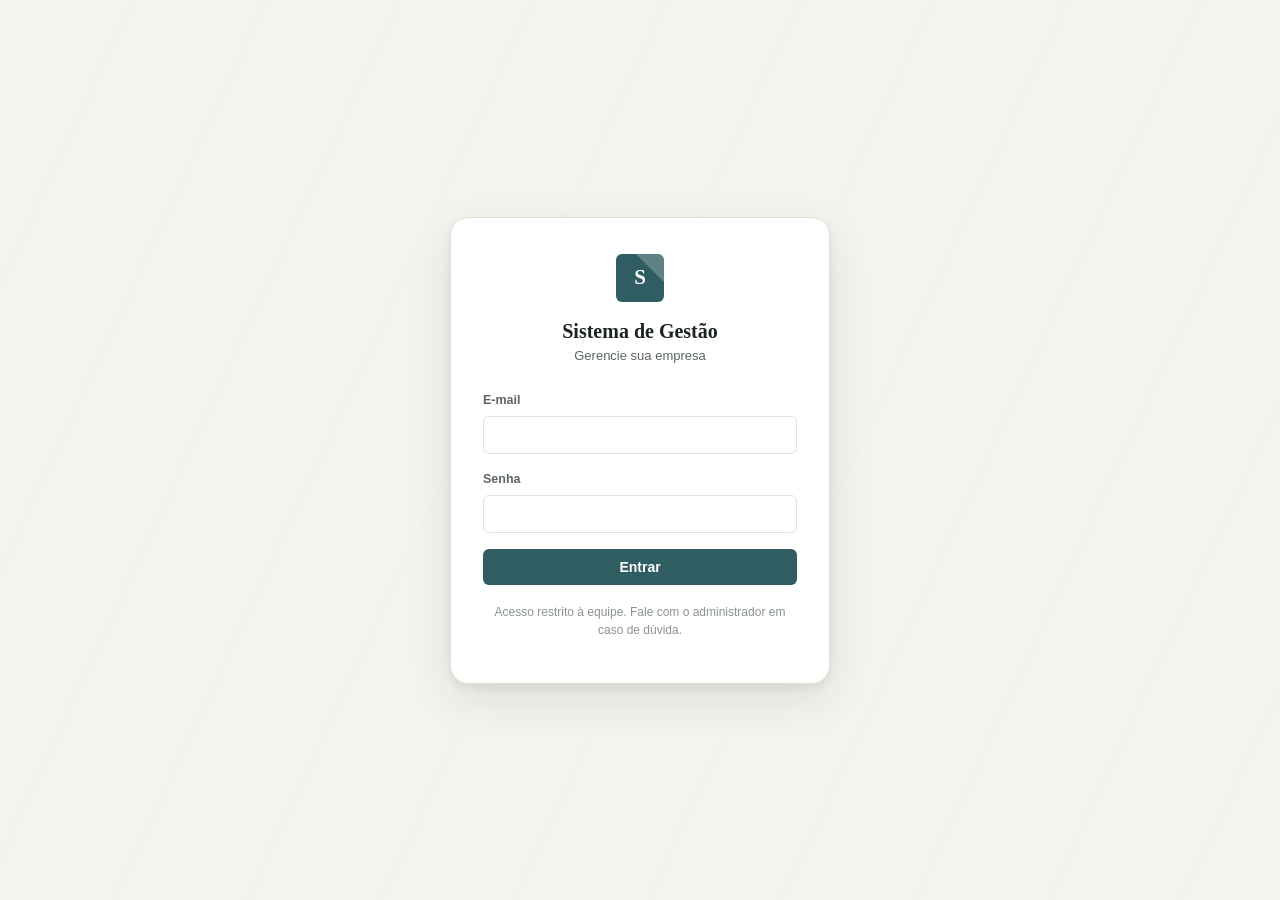
==== src/main/resources/static/catalogs.html @ 9ccdb9ab "feat: tela de cadastro de tipos implementada" ====
<!doctype html>
<html lang="pt-BR">

<head>
    <meta charset="utf-8" />
    <title>Cadastros básicos</title>
    <meta name="viewport" content="width=device-width, initial-scale=1" />

    <link rel="preconnect" href="https://fonts.googleapis.com" />
    <link rel="preconnect" href="https://fonts.gstatic.com" crossorigin />

    <link
            href="https://fonts.googleapis.com/css2?family=Fraunces:wght@500;600&family=Inter:wght@400;500;600&family=IBM+Plex+Mono:wght@500&display=swap"
            rel="stylesheet"
    />

    <link rel="stylesheet" href="css/theme.css" />
    <link rel="stylesheet" href="css/app.css" />
</head>

<body>

<div class="app-shell">

    <!-- SIDEBAR -->
    <aside class="sidebar">

        <div class="brand-lockup">

            <div class="brand-mark">
                <span id="brand-initial">}{</span>
            </div>

            <div>
                <strong id="brand-name">
                    Sistema de Gestão
                </strong>

                <small id="brand-tagline">
                    Gerencie sua empresa
                </small>
            </div>

        </div>


        <ul class="sidebar-nav">

            <li>
                <a href="dashboard.html">
                    Dashboard
                </a>
            </li>

            <li>
                <a href="products.html">
                    Produtos
                </a>
            </li>

            <li>
                <a href="catalogs.html" class="active">
                    Cadastros
                </a>
            </li>

            <li>
        <span
                class="nav-disabled"
                title="Em breve"
        >
          Matérias-primas
        </span>
            </li>

            <li>
        <span
                class="nav-disabled"
                title="Em breve"
        >
          Produção
        </span>
            </li>

            <li>
        <span
                class="nav-disabled"
                title="Em breve"
        >
          Vendas
        </span>
            </li>

            <li>
        <span
                class="nav-disabled"
                title="Em breve"
        >
          Estoque
        </span>
            </li>

        </ul>


        <div class="sidebar-foot">

            <div class="sidebar-user">
                <strong id="user-name">—</strong>
                <span id="user-role">—</span>
            </div>

            <button
                    class="btn btn-ghost btn-small"
                    id="logout-btn"
                    title="Sair"
            >
                Sair
            </button>

        </div>

    </aside>


    <!-- CONTEÚDO -->
    <main class="main">

        <div class="page-head">

            <div>

                <h1>
                    Cadastros básicos
                </h1>

                <p class="page-subtitle">
                    Gerencie as informações usadas por produtos e matérias-primas
                </p>

            </div>

        </div>


        <hr class="fold-divider" />


        <!-- EXPLICAÇÃO -->
        <section class="catalog-intro">

            <strong>
                Como esses cadastros são usados?
            </strong>

            <p>
                Categorias organizam produtos e matérias-primas.
                Unidades de medida definem como o estoque é
                controlado, por exemplo: unidade, metro, rolo ou kg.
            </p>

        </section>


        <!-- GRID -->
        <section class="catalog-grid">


            <!-- ===================================== -->
            <!-- CATEGORIAS -->
            <!-- ===================================== -->

            <article class="card catalog-card">

                <div class="table-toolbar">

                    <div>

                        <h2>
                            Categorias
                        </h2>

                        <p
                                class="muted table-summary"
                                id="categories-summary"
                        >
                            Carregando categorias…
                        </p>

                    </div>


                    <button
                            class="btn btn-primary"
                            id="new-category-btn"
                            type="button"
                    >
                        Nova categoria
                    </button>

                </div>


                <div
                        class="alert alert-danger"
                        id="categories-error"
                        role="alert"
                ></div>


                <div
                        class="alert alert-success"
                        id="categories-success"
                        role="status"
                ></div>


                <div class="table-scroll">

                    <table class="data-table">

                        <thead>

                        <tr>

                            <th>
                                Categoria
                            </th>

                            <th>
                                Criada em
                            </th>

                            <th class="actions-col">
                                Ações
                            </th>

                        </tr>

                        </thead>


                        <tbody id="categories-body">

                        <tr class="empty-row">

                            <td colspan="3">
                                Carregando…
                            </td>

                        </tr>

                        </tbody>

                    </table>

                </div>

            </article>



            <!-- ===================================== -->
            <!-- UNIDADES -->
            <!-- ===================================== -->

            <article class="card catalog-card">

                <div class="table-toolbar">

                    <div>

                        <h2>
                            Unidades de medida
                        </h2>

                        <p
                                class="muted table-summary"
                                id="units-summary"
                        >
                            Carregando unidades…
                        </p>

                    </div>


                    <button
                            class="btn btn-primary"
                            id="new-unit-btn"
                            type="button"
                    >
                        Nova unidade
                    </button>

                </div>


                <div
                        class="alert alert-danger"
                        id="units-error"
                        role="alert"
                ></div>


                <div
                        class="alert alert-success"
                        id="units-success"
                        role="status"
                ></div>


                <p class="catalog-note">
                    No backend atual, unidades podem ser cadastradas
                    e consultadas, mas ainda não podem ser editadas
                    ou removidas.
                </p>


                <div class="table-scroll">

                    <table class="data-table">

                        <thead>

                        <tr>

                            <th>
                                Unidade
                            </th>

                            <th>
                                Abreviação
                            </th>

                        </tr>

                        </thead>


                        <tbody id="units-body">

                        <tr class="empty-row">

                            <td colspan="2">
                                Carregando…
                            </td>

                        </tr>

                        </tbody>

                    </table>

                </div>

            </article>

        </section>

    </main>

</div>



<!-- ================================================= -->
<!-- MODAL DE CATEGORIA -->
<!-- ================================================= -->

<div
        class="modal-backdrop"
        id="category-modal"
        aria-hidden="true"
>

    <div
            class="modal modal-small"
            role="dialog"
            aria-modal="true"
            aria-labelledby="category-modal-title"
    >

        <div class="modal-head">

            <div>

                <h2 id="category-modal-title">
                    Nova categoria
                </h2>

                <p>
                    As categorias são compartilhadas por
                    produtos e matérias-primas.
                </p>

            </div>


            <button
                    class="icon-btn"
                    type="button"
                    id="category-modal-close"
                    aria-label="Fechar"
            >
                ×
            </button>

        </div>


        <div
                class="alert alert-danger"
                id="category-form-error"
                role="alert"
        ></div>


        <form id="category-form">

            <div class="field">

                <label for="category-name">
                    Nome
                </label>

                <input
                        id="category-name"
                        name="name"
                        type="text"
                        required
                        autocomplete="off"
                        placeholder="Ex.: Cama e banho"
                />

            </div>


            <div class="modal-actions">

                <button
                        class="btn btn-ghost"
                        type="button"
                        id="category-form-cancel"
                >
                    Cancelar
                </button>


                <button
                        class="btn btn-primary"
                        type="submit"
                        id="category-form-submit"
                >
                    Cadastrar categoria
                </button>

            </div>

        </form>

    </div>

</div>



<!-- ================================================= -->
<!-- MODAL DE UNIDADE -->
<!-- ================================================= -->

<div
        class="modal-backdrop"
        id="unit-modal"
        aria-hidden="true"
>

    <div
            class="modal modal-small"
            role="dialog"
            aria-modal="true"
            aria-labelledby="unit-modal-title"
    >

        <div class="modal-head">

            <div>

                <h2 id="unit-modal-title">
                    Nova unidade de medida
                </h2>

                <p>
                    Exemplos: unidade (un), metro (m),
                    quilograma (kg) ou rolo (rl).
                </p>

            </div>


            <button
                    class="icon-btn"
                    type="button"
                    id="unit-modal-close"
                    aria-label="Fechar"
            >
                ×
            </button>

        </div>


        <div
                class="alert alert-danger"
                id="unit-form-error"
                role="alert"
        ></div>


        <form id="unit-form">

            <div class="field">

                <label for="unit-name">
                    Nome
                </label>

                <input
                        id="unit-name"
                        name="name"
                        type="text"
                        required
                        autocomplete="off"
                        placeholder="Ex.: Metro"
                />

            </div>


            <div class="field">

                <label for="unit-abbreviation">
                    Abreviação
                </label>

                <input
                        id="unit-abbreviation"
                        name="abbreviation"
                        type="text"
                        maxlength="10"
                        required
                        autocomplete="off"
                        placeholder="Ex.: m"
                />

            </div>


            <div class="modal-actions">

                <button
                        class="btn btn-ghost"
                        type="button"
                        id="unit-form-cancel"
                >
                    Cancelar
                </button>


                <button
                        class="btn btn-primary"
                        type="submit"
                        id="unit-form-submit"
                >
                    Cadastrar unidade
                </button>

            </div>

        </form>

    </div>

</div>


<script src="js/config.js"></script>
<script src="js/api.js"></script>
<script src="js/catalogs.js"></script>

</body>

</html>
---- src/main/resources/static/css/theme.css ----
/*
  theme.css — identidade visual white-label.

  Este é o ÚNICO arquivo que uma nova implantação (novo cliente) deveria
  precisar editar para trocar a marca: cor de destaque, tipografia e
  arredondamento. Nenhuma regra de layout mora aqui — só tokens.
*/

:root {
  /* ---- Identidade (troque por cliente) ---- */
  --color-accent: #2f5d62;
  --color-accent-dark: #234648;
  --color-accent-soft: #e6eeed;

  /* ---- Base neutra (raramente precisa mudar) ---- */
  --color-ink: #1c2321;
  --color-ink-soft: #5b655f;
  --color-ink-faint: #8b9490;
  --color-paper: #f5f3ee;
  --color-surface: #ffffff;
  --color-border: #e3dfd5;

  /* ---- Semântica ---- */
  --color-danger: #b3413d;
  --color-danger-soft: #f8e9e7;
  --color-success: #3f7a5c;
  --color-success-soft: #e7f0ea;
  --color-warning: #9a6b1f;
  --color-warning-soft: #f6ecd9;

  /* ---- Tipografia ---- */
  --font-display: "Fraunces", Georgia, serif;
  --font-body: "Inter", -apple-system, BlinkMacSystemFont, sans-serif;
  --font-mono: "IBM Plex Mono", "SFMono-Regular", monospace;

  /* ---- Forma ---- */
  --radius-sm: 6px;
  --radius-md: 10px;
  --radius-lg: 18px;

  /* ---- Elevação ---- */
  --shadow-card: 0 1px 2px rgba(28, 35, 33, 0.04), 0 8px 24px rgba(28, 35, 33, 0.06);
  --shadow-pop: 0 4px 8px rgba(28, 35, 33, 0.06), 0 16px 40px rgba(28, 35, 33, 0.1);
}
---- src/main/resources/static/css/app.css ----
/* app.css — layout e componentes. Não define cores/fontes cruas: sempre var(--...) de theme.css */

* {
  box-sizing: border-box;
}

html,
body {
  margin: 0;
  padding: 0;
}

body {
  background: var(--color-paper);
  color: var(--color-ink);
  font-family: var(--font-body);
  font-size: 15px;
  line-height: 1.5;
  -webkit-font-smoothing: antialiased;
}

h1,
h2,
h3 {
  font-family: var(--font-display);
  font-weight: 600;
  margin: 0;
  color: var(--color-ink);
}

a {
  color: inherit;
}

:focus-visible {
  outline: 2px solid var(--color-accent);
  outline-offset: 2px;
}

/* ---------------- Marca (logo placeholder, feito só de CSS) ---------------- */

.brand-mark {
  --size: 36px;
  width: var(--size);
  height: var(--size);
  border-radius: var(--radius-sm);
  background: var(--color-accent);
  position: relative;
  overflow: hidden;
  flex-shrink: 0;
  display: flex;
  align-items: center;
  justify-content: center;
}

.brand-mark::before {
  /* a "dobra" — canto de tecido dobrado, o elemento de assinatura do design */
  content: "";
  position: absolute;
  top: 0;
  right: 0;
  width: 60%;
  height: 60%;
  background: rgba(255, 255, 255, 0.22);
  clip-path: polygon(100% 0, 0 0, 100% 100%);
}

.brand-mark span {
  font-family: var(--font-display);
  color: #fff;
  font-size: 16px;
  font-weight: 600;
  z-index: 1;
}

.brand-lockup {
  display: flex;
  align-items: center;
  gap: 12px;
}

.brand-lockup strong {
  font-family: var(--font-display);
  font-size: 17px;
  letter-spacing: -0.01em;
}

.brand-lockup small {
  display: block;
  color: var(--color-ink-faint);
  font-size: 11px;
  letter-spacing: 0.04em;
  text-transform: uppercase;
}

/* ---------------- Divisor "vinco" (elemento de assinatura, uso moderado) ---------------- */

.fold-divider {
  height: 1px;
  border: none;
  margin: 28px 0;
  background: linear-gradient(
    to right,
    transparent,
    var(--color-border) 12%,
    var(--color-border) 88%,
    transparent
  );
  position: relative;
}

.fold-divider::after {
  content: "";
  position: absolute;
  inset: 1px 0 auto 0;
  height: 1px;
  background: linear-gradient(
    to right,
    transparent,
    rgba(255, 255, 255, 0.9) 12%,
    rgba(255, 255, 255, 0.9) 88%,
    transparent
  );
}

/* ---------------- Layout ---------------- */

.app-shell {
  display: flex;
  min-height: 100vh;
}

.sidebar {
  width: 240px;
  flex: 0 0 240px;
  background: var(--color-surface);
  border-right: 1px solid var(--color-border);
  padding: 22px 18px;
  display: flex;
  flex-direction: column;
  gap: 28px;
}

.sidebar-nav {
  list-style: none;
  margin: 0;
  padding: 0;
  display: flex;
  flex-direction: column;
  gap: 2px;
  flex: 1;
}

.sidebar-nav a {
  display: flex;
  align-items: center;
  gap: 10px;
  padding: 9px 12px;
  border-radius: var(--radius-sm);
  text-decoration: none;
  color: var(--color-ink-soft);
  font-size: 14px;
  font-weight: 500;
  transition: background 0.12s ease, color 0.12s ease;
}

.sidebar-nav a:hover {
  background: var(--color-paper);
  color: var(--color-ink);
}

.sidebar-nav a.active {
  background: var(--color-accent-soft);
  color: var(--color-accent-dark);
}

.sidebar-nav .icon {
  width: 16px;
  height: 16px;
  flex-shrink: 0;
}

.sidebar-foot {
  display: flex;
  align-items: center;
  justify-content: space-between;
  gap: 8px;
  padding-top: 14px;
  border-top: 1px solid var(--color-border);
}

.sidebar-user {
  display: flex;
  flex-direction: column;
  min-width: 0;
}

.sidebar-user strong {
  font-size: 13px;
  overflow: hidden;
  text-overflow: ellipsis;
  white-space: nowrap;
}

.sidebar-user span {
  font-size: 11px;
  color: var(--color-ink-faint);
  text-transform: uppercase;
  letter-spacing: 0.04em;
}

.main {
  flex: 1 1 auto;
  min-width: 0;
  padding: 32px 40px 60px;
  max-width: 1180px;
}

.page-head {
  display: flex;
  align-items: baseline;
  justify-content: space-between;
  gap: 16px;
  margin-bottom: 6px;
}

.page-head h1 {
  font-size: 26px;
}

.page-subtitle {
  color: var(--color-ink-soft);
  font-size: 14px;
  margin: 6px 0 0;
}

.page-meta {
  color: var(--color-ink-faint);
  font-size: 12.5px;
  font-family: var(--font-mono);
}

/* ---------------- Cards / estatísticas ---------------- */

.stat-grid {
  display: flex;
  flex-wrap: wrap;
  gap: 14px;
}

.stat-grid .card {
  flex: 1 1 200px;
  min-width: 200px;
}

.card {
  background: var(--color-surface);
  border: 1px solid var(--color-border);
  border-radius: var(--radius-lg);
  box-shadow: var(--shadow-card);
  padding: 20px 22px;
}

.stat-card {
  display: flex;
  flex-direction: column;
  gap: 6px;
}

.stat-card .stat-label {
  font-size: 12px;
  text-transform: uppercase;
  letter-spacing: 0.05em;
  color: var(--color-ink-faint);
  font-weight: 600;
}

.stat-card .stat-value {
  font-family: var(--font-display);
  font-size: 26px;
  font-weight: 600;
  color: var(--color-ink);
  white-space: nowrap;
}

.stat-card .stat-hint {
  font-size: 12.5px;
  color: var(--color-ink-soft);
}

.stat-card .stat-hint.warn {
  color: var(--color-warning);
}

.panel-grid {
  display: flex;
  gap: 16px;
  align-items: flex-start;
  flex-wrap: wrap;
}

.panel-grid > .card {
  flex: 1 1 420px;
  min-width: 0;
}

.panel-title {
  display: flex;
  align-items: center;
  justify-content: space-between;
  margin-bottom: 14px;
}

.panel-title h2 {
  font-size: 16px;
}

.panel-title .muted {
  font-size: 12px;
  color: var(--color-ink-faint);
  font-family: var(--font-mono);
}

/* ---------------- Tabela ---------------- */

table {
  width: 100%;
  border-collapse: collapse;
  font-size: 13.5px;
}

th {
  text-align: left;
  font-size: 11.5px;
  text-transform: uppercase;
  letter-spacing: 0.04em;
  color: var(--color-ink-faint);
  font-weight: 600;
  padding: 0 10px 10px 0;
  border-bottom: 1px solid var(--color-border);
}

td {
  padding: 11px 10px 11px 0;
  border-bottom: 1px solid var(--color-border);
  vertical-align: middle;
}

tr:last-child td {
  border-bottom: none;
}

td.num,
th.num {
  text-align: right;
  font-family: var(--font-mono);
}

.empty-row td {
  color: var(--color-ink-faint);
  font-style: italic;
  padding: 18px 0;
  text-align: center;
}

/* ---------------- Badges ---------------- */

.badge {
  display: inline-flex;
  align-items: center;
  gap: 5px;
  padding: 3px 9px;
  border-radius: 999px;
  font-size: 11.5px;
  font-weight: 600;
}

.badge.low {
  background: var(--color-danger-soft);
  color: var(--color-danger);
}

.badge.ok {
  background: var(--color-success-soft);
  color: var(--color-success);
}

/* ---------------- Botões / formulários ---------------- */

.btn {
  appearance: none;
  border: none;
  cursor: pointer;
  font-family: var(--font-body);
  font-size: 14px;
  font-weight: 600;
  border-radius: var(--radius-sm);
  padding: 10px 16px;
  transition: transform 0.06s ease, box-shadow 0.15s ease, background 0.15s ease;
}

.btn:active {
  transform: translateY(1px);
}

.btn-primary {
  background: var(--color-accent);
  color: #fff;
}

.btn-primary:hover {
  background: var(--color-accent-dark);
}

.btn-ghost {
  background: transparent;
  color: var(--color-ink-soft);
  border: 1px solid var(--color-border);
}

.btn-ghost:hover {
  border-color: var(--color-ink-faint);
  color: var(--color-ink);
}

.btn-block {
  width: 100%;
}

.field {
  display: flex;
  flex-direction: column;
  gap: 6px;
  margin-bottom: 16px;
}

.field label {
  font-size: 12.5px;
  font-weight: 600;
  color: var(--color-ink-soft);
}

.field input,
.field select {
  font-family: var(--font-body);
  font-size: 14.5px;
  padding: 10px 12px;
  border-radius: var(--radius-sm);
  border: 1px solid var(--color-border);
  background: var(--color-surface);
  color: var(--color-ink);
}

.field input:focus,
.field select:focus {
  border-color: var(--color-accent);
}

/* ---------------- Alertas ---------------- */

.alert {
  border-radius: var(--radius-sm);
  padding: 11px 14px;
  font-size: 13.5px;
  margin-bottom: 16px;
  display: none;
}

.alert.show {
  display: block;
}

.alert-danger {
  background: var(--color-danger-soft);
  color: var(--color-danger);
}

/* ---------------- Tela de login ---------------- */

.login-shell {
  min-height: 100vh;
  display: flex;
  align-items: center;
  justify-content: center;
  background: var(--color-paper);
  padding: 24px;
  position: relative;
  overflow: hidden;
}

.login-shell::before {
  /* linha de vinco decorativa de fundo — assinatura visual sutil */
  content: "";
  position: absolute;
  inset: 0;
  background: repeating-linear-gradient(
    115deg,
    transparent,
    transparent 120px,
    rgba(28, 35, 33, 0.02) 120px,
    rgba(28, 35, 33, 0.02) 121px
  );
  pointer-events: none;
}

.login-card {
  width: 100%;
  max-width: 380px;
  background: var(--color-surface);
  border: 1px solid var(--color-border);
  border-radius: var(--radius-lg);
  box-shadow: var(--shadow-pop);
  padding: 36px 32px 32px;
  position: relative;
  z-index: 1;
}

.login-brand {
  display: flex;
  flex-direction: column;
  align-items: center;
  text-align: center;
  gap: 14px;
  margin-bottom: 26px;
}

.login-brand .brand-mark {
  --size: 48px;
}

.login-brand .brand-mark span {
  font-size: 21px;
}

.login-brand h1 {
  font-size: 20px;
}

.login-brand p {
  margin: 0;
  color: var(--color-ink-soft);
  font-size: 13px;
}

.login-foot {
  margin-top: 18px;
  text-align: center;
  font-size: 12px;
  color: var(--color-ink-faint);
}

/* ---------------- Loading / util ---------------- */

.skeleton {
  color: var(--color-ink-faint);
  font-size: 13px;
  font-style: italic;
}

.visually-hidden {
  position: absolute;
  width: 1px;
  height: 1px;
  overflow: hidden;
  clip: rect(0 0 0 0);
}

/* =========================================================
   NAVEGAÇÃO
   ========================================================= */

.sidebar-nav .nav-disabled {
  opacity: 0.45;
  display: flex;
  padding: 9px 12px;
  font-size: 14px;
  color: var(--color-ink-soft);
  cursor: default;
}

.btn-small {
  padding: 7px 10px;
}

.page-head-actions {
  align-items: center;
}

.compact-stats .card {
  flex: 0 1 300px;
}


/* =========================================================
   LISTAGENS
   ========================================================= */

.data-card {
  padding: 0;
  overflow: hidden;
}

.table-toolbar {
  display: flex;
  align-items: center;
  justify-content: space-between;

  gap: 18px;

  padding: 20px 22px;

  border-bottom:
          1px solid var(--color-border);
}

.table-toolbar h2 {
  font-size: 16px;
}

.table-summary {
  margin: 4px 0 0;

  font-size: 12.5px;

  color:
          var(--color-ink-faint);
}


/* =========================================================
   BUSCA
   ========================================================= */

.search-box {
  width: min(320px, 100%);
}

.search-box input {
  width: 100%;

  font-family:
          var(--font-body);

  font-size: 13.5px;

  padding: 9px 12px;

  border:
          1px solid var(--color-border);

  border-radius:
          var(--radius-sm);

  background:
          var(--color-surface);

  color:
          var(--color-ink);
}

.search-box input:focus {
  border-color:
          var(--color-accent);
}


/* =========================================================
   ALERTAS DA TABELA
   ========================================================= */

.data-card > .alert {
  margin: 14px 22px 0;
}

.alert-success {
  background:
          var(--color-success-soft);

  color:
          var(--color-success);
}


/* =========================================================
   TABELA
   ========================================================= */

.table-scroll {
  overflow-x: auto;
}

.data-table th:first-child,
.data-table td:first-child {
  padding-left: 22px;
}

.data-table th:last-child,
.data-table td:last-child {
  padding-right: 22px;
}

.data-table th {
  padding-top: 14px;
}

.table-primary {
  display: block;

  font-size: 13.5px;

  font-weight: 600;

  color:
          var(--color-ink);
}

.table-secondary {
  display: block;

  margin-top: 2px;

  font-size: 11.5px;

  color:
          var(--color-ink-faint);
}


/* =========================================================
   AÇÕES DA TABELA
   ========================================================= */

.actions-col {
  text-align: right;

  white-space: nowrap;
}

.row-actions {
  display: inline-flex;

  align-items: center;

  gap: 4px;
}

.table-action {
  appearance: none;

  border: 0;

  background:
          transparent;

  color:
          var(--color-accent-dark);

  font-family:
          var(--font-body);

  font-size: 12px;

  font-weight: 600;

  cursor: pointer;

  padding: 5px 7px;

  border-radius:
          var(--radius-sm);
}

.table-action:hover {
  background:
          var(--color-accent-soft);
}

.table-action.danger {
  color:
          var(--color-danger);
}

.table-action.danger:hover {
  background:
          var(--color-danger-soft);
}


/* =========================================================
   FORMULÁRIOS
   ========================================================= */

.field-optional {
  font-weight: 400;

  color:
          var(--color-ink-faint);
}

.form-grid {
  display: grid;

  gap: 14px;
}

.form-grid.two-columns {
  grid-template-columns:
    repeat(
      2,
      minmax(0, 1fr)
    );
}


/* =========================================================
   MODAL
   ========================================================= */

.modal-open {
  overflow: hidden;
}

.modal-backdrop {
  position: fixed;

  inset: 0;

  z-index: 100;

  background:
          rgba(
                  28,
                  35,
                  33,
                  0.28
          );

  display: none;

  align-items: center;

  justify-content: center;

  padding: 24px;
}

.modal-backdrop.show {
  display: flex;
}

.modal {
  width:
          min(
                  620px,
                  100%
          );

  max-height:
          calc(
                  100vh - 48px
          );

  overflow-y: auto;

  background:
          var(--color-surface);

  border:
          1px solid var(--color-border);

  border-radius:
          var(--radius-lg);

  box-shadow:
          var(--shadow-pop);

  padding: 24px;
}

.modal-small {
  width:
          min(
                  440px,
                  100%
          );
}

.modal-head {
  display: flex;

  align-items:
          flex-start;

  justify-content:
          space-between;

  gap: 16px;

  margin-bottom:
          20px;
}

.modal-head h2 {
  font-size: 19px;
}

.modal-head p {
  margin:
          5px 0 0;

  color:
          var(--color-ink-soft);

  font-size:
          12.5px;
}


/* =========================================================
   BOTÃO DE FECHAR MODAL
   ========================================================= */

.icon-btn {
  appearance: none;

  border: 0;

  background:
          transparent;

  color:
          var(--color-ink-faint);

  cursor: pointer;

  font-size: 25px;

  line-height: 1;

  padding:
          0 3px 4px;
}

.icon-btn:hover {
  color:
          var(--color-ink);
}


/* =========================================================
   BOTÕES DO MODAL
   ========================================================= */

.modal-actions {
  display: flex;

  justify-content:
          flex-end;

  gap: 8px;

  padding-top: 6px;
}


/* =========================================================
   RESPONSIVIDADE
   ========================================================= */

@media (max-width: 820px) {

  .sidebar {
    width: 200px;
    flex-basis: 200px;
  }

  .main {
    padding:
            28px 24px 48px;
  }

  .table-toolbar,
  .page-head-actions {
    align-items: stretch;
    flex-direction: column;
  }

  .search-box {
    width: 100%;
  }

}


@media (max-width: 640px) {

  .app-shell {
    display: block;
  }


  .sidebar {
    width: 100%;

    min-height: auto;

    border-right: 0;

    border-bottom:
            1px solid var(--color-border);

    gap: 18px;
  }


  .sidebar-nav {
    flex-direction: row;

    overflow-x: auto;
  }


  .sidebar-nav li {
    flex: 0 0 auto;
  }


  .sidebar-foot {
    display: none;
  }


  .main {
    padding:
            24px 16px 40px;
  }


  .form-grid.two-columns {
    grid-template-columns:
      1fr;
  }


  .modal-backdrop {
    padding: 12px;
  }


  .modal {
    padding: 20px;
  }

}

/* =========================================================
   CADASTROS BÁSICOS
   ========================================================= */

.catalog-intro {
  margin-bottom: 22px;

  padding: 16px 18px;

  border:
          1px solid var(--color-border);

  border-radius:
          var(--radius-md);

  background:
          var(--color-accent-soft);
}


.catalog-intro strong {
  display: block;

  margin-bottom: 5px;

  font-size: 13.5px;

  color:
          var(--color-accent-dark);
}


.catalog-intro p {
  margin: 0;

  max-width: 800px;

  color:
          var(--color-ink-soft);

  font-size: 13px;

  line-height: 1.55;
}


/* =========================================================
   GRID DOS CADASTROS
   ========================================================= */

.catalog-grid {
  display: grid;

  grid-template-columns:
    repeat(
      2,
      minmax(0, 1fr)
    );

  gap: 18px;

  align-items: start;
}


.catalog-card {
  padding: 0;

  overflow: hidden;
}


.catalog-card > .alert {
  margin:
          14px
          22px
          0;
}


/* =========================================================
   INFORMAÇÃO SOBRE UNIDADES
   ========================================================= */

.catalog-note {
  margin:
          14px
          22px
          4px;

  padding:
          10px
          12px;

  background:
          var(--color-paper);

  border-radius:
          var(--radius-sm);

  color:
          var(--color-ink-soft);

  font-size:
          11.5px;

  line-height:
          1.5;
}


/* =========================================================
   ABREVIAÇÃO DA UNIDADE
   ========================================================= */

.unit-code {
  display: inline-flex;

  align-items: center;

  justify-content: center;

  min-width: 36px;

  padding:
          4px
          8px;

  border-radius:
          var(--radius-sm);

  background:
          var(--color-paper);

  border:
          1px solid var(--color-border);

  color:
          var(--color-ink-soft);

  font-family:
          var(--font-mono);

  font-size:
          12px;
}


/* =========================================================
   RESPONSIVIDADE
   ========================================================= */

@media (max-width: 1050px) {

  .catalog-grid {
    grid-template-columns:
      1fr;
  }

}
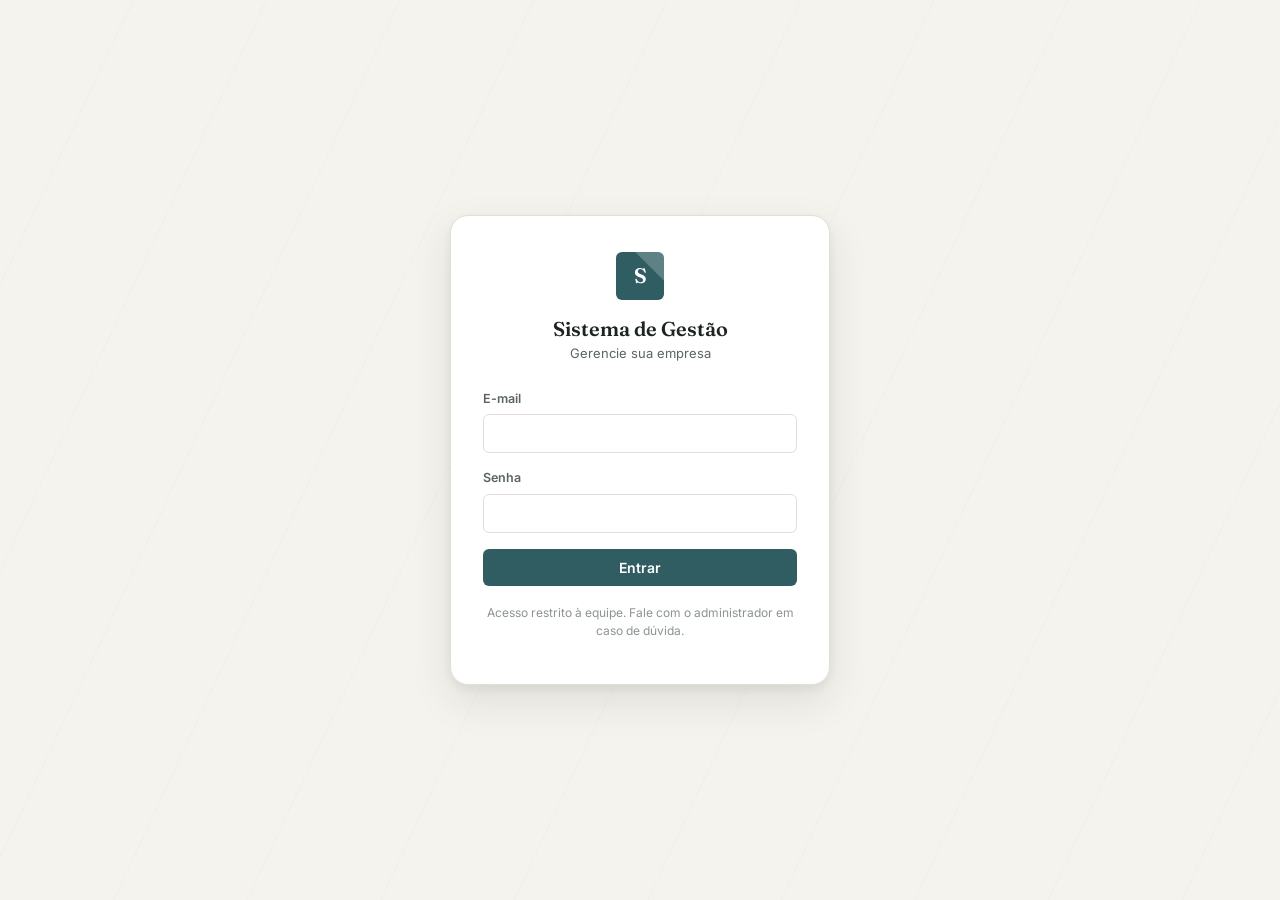
==== commit ff770744: "feat: tela de materia prima implementada" ====
--- a/src/main/resources/static/catalogs.html
+++ b/src/main/resources/static/catalogs.html
@@ -59,45 +59,45 @@
             </li>
 
             <li>
-                <a href="catalogs.html" class="active">
+                <a href="raw-materials.html">
+                    Matérias-primas
+                </a>
+            </li>
+
+            <li>
+    <span
+            class="nav-disabled"
+            title="Em breve"
+    >
+      Produção
+    </span>
+            </li>
+
+            <li>
+    <span
+            class="nav-disabled"
+            title="Em breve"
+    >
+      Vendas
+    </span>
+            </li>
+
+            <li>
+    <span
+            class="nav-disabled"
+            title="Em breve"
+    >
+      Estoque
+    </span>
+            </li>
+
+            <li>
+                <a
+                        href="catalogs.html"
+                        class="active"
+                >
                     Cadastros
                 </a>
-            </li>
-
-            <li>
-        <span
-                class="nav-disabled"
-                title="Em breve"
-        >
-          Matérias-primas
-        </span>
-            </li>
-
-            <li>
-        <span
-                class="nav-disabled"
-                title="Em breve"
-        >
-          Produção
-        </span>
-            </li>
-
-            <li>
-        <span
-                class="nav-disabled"
-                title="Em breve"
-        >
-          Vendas
-        </span>
-            </li>
-
-            <li>
-        <span
-                class="nav-disabled"
-                title="Em breve"
-        >
-          Estoque
-        </span>
             </li>
 
         </ul>
--- a/src/main/resources/static/css/app.css
+++ b/src/main/resources/static/css/app.css
@@ -1212,4 +1212,98 @@
       1fr;
   }
 
+}
+
+/* =========================================================
+   MATÉRIAS-PRIMAS
+   ========================================================= */
+
+.raw-material-info {
+  display: flex;
+  align-items: flex-start;
+
+  gap: 10px;
+
+  margin:
+          14px
+          22px
+          4px;
+
+  padding:
+          11px
+          13px;
+
+  border:
+          1px solid var(--color-border);
+
+  border-radius:
+          var(--radius-sm);
+
+  background:
+          var(--color-paper);
+
+  color:
+          var(--color-ink-soft);
+
+  font-size:
+          12px;
+
+  line-height:
+          1.5;
+}
+
+
+.raw-material-info strong {
+  flex:
+          0
+          0
+          auto;
+
+  color:
+          var(--color-ink);
+
+  font-weight:
+          600;
+}
+
+
+/* Badge intermediária entre normal e crítico */
+
+.badge.warning {
+  background:
+          var(--color-warning-soft);
+
+  color:
+          var(--color-warning);
+}
+
+
+/* Texto auxiliar abaixo de campos */
+
+.field-help {
+  display: block;
+
+  margin-top: 5px;
+
+  color:
+          var(--color-ink-faint);
+
+  font-size:
+          11.5px;
+
+  line-height:
+          1.45;
+}
+
+
+@media (max-width: 640px) {
+
+  .raw-material-info {
+    flex-direction:
+            column;
+
+    gap:
+            4px;
+  }
+
 }
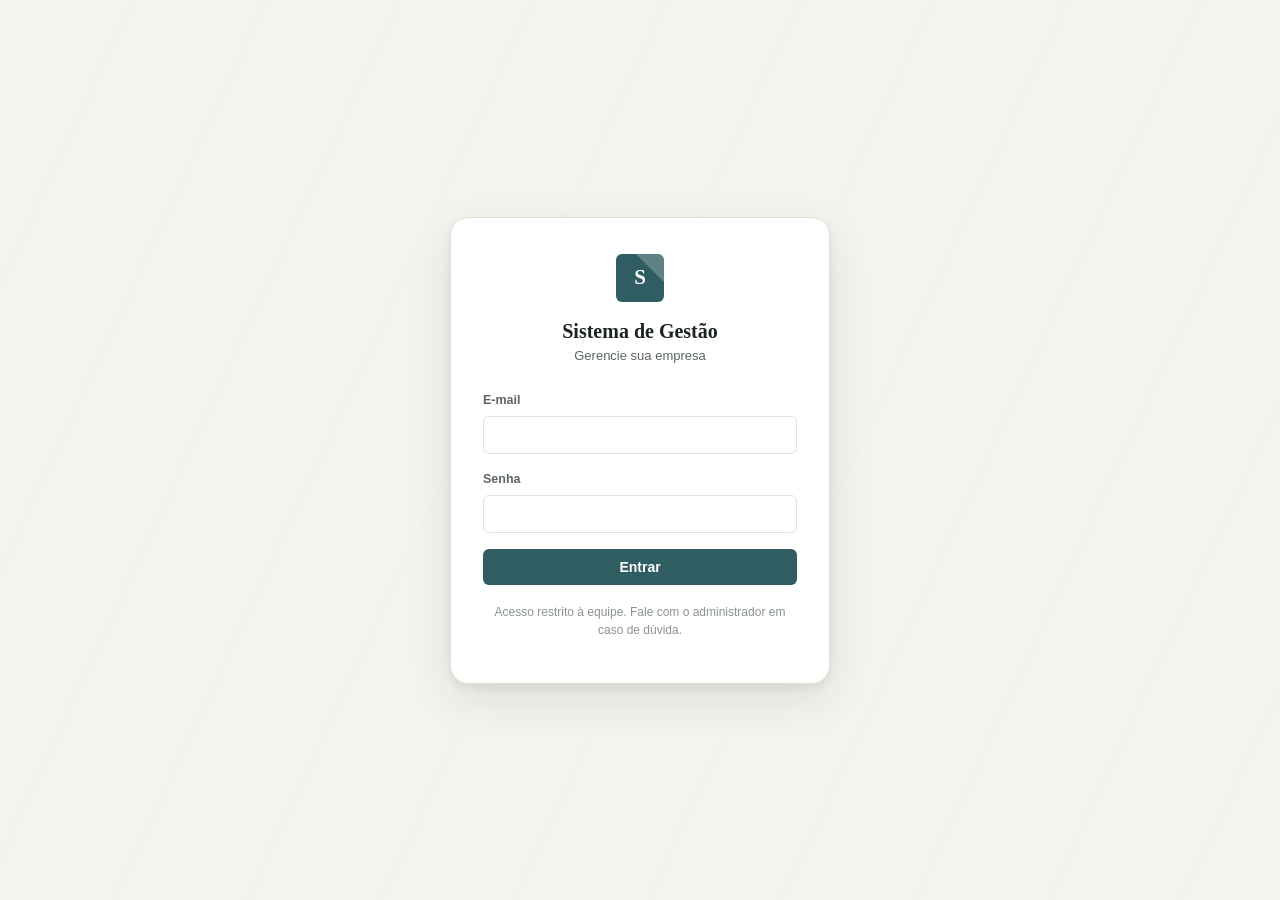
==== commit 6508ae26: "feat: tela estoque implementada" ====
--- a/src/main/resources/static/catalogs.html
+++ b/src/main/resources/static/catalogs.html
@@ -47,7 +47,7 @@
         <ul class="sidebar-nav">
 
             <li>
-                <a href="dashboard.html">
+                <a href="dashboard.html" class="active">
                     Dashboard
                 </a>
             </li>
@@ -65,37 +65,25 @@
             </li>
 
             <li>
-    <span
-            class="nav-disabled"
-            title="Em breve"
-    >
+    <span class="nav-disabled">
       Produção
     </span>
             </li>
 
             <li>
-    <span
-            class="nav-disabled"
-            title="Em breve"
-    >
+    <span class="nav-disabled">
       Vendas
     </span>
             </li>
 
             <li>
-    <span
-            class="nav-disabled"
-            title="Em breve"
-    >
-      Estoque
-    </span>
-            </li>
-
-            <li>
-                <a
-                        href="catalogs.html"
-                        class="active"
-                >
+                <a href="inventory.html">
+                    Estoque
+                </a>
+            </li>
+
+            <li>
+                <a href="catalogs.html">
                     Cadastros
                 </a>
             </li>
--- a/src/main/resources/static/css/app.css
+++ b/src/main/resources/static/css/app.css
@@ -1306,4 +1306,231 @@
             4px;
   }
 
+}
+
+/* =========================================================
+   ESTOQUE
+   ========================================================= */
+
+.inventory-info {
+  display: flex;
+  align-items: flex-start;
+  gap: 10px;
+
+  margin: 14px 22px 4px;
+  padding: 11px 13px;
+
+  border: 1px solid var(--color-border);
+  border-radius: var(--radius-sm);
+
+  background: var(--color-paper);
+
+  color: var(--color-ink-soft);
+
+  font-size: 12px;
+  line-height: 1.5;
+}
+
+
+.inventory-info strong {
+  flex: 0 0 auto;
+  color: var(--color-ink);
+}
+
+
+/* =========================================================
+   FILTROS
+   ========================================================= */
+
+.inventory-toolbar {
+  align-items: flex-end;
+}
+
+
+.inventory-filters {
+  display: flex;
+  align-items: center;
+  gap: 8px;
+
+  flex-wrap: wrap;
+  justify-content: flex-end;
+}
+
+
+.inventory-filters select,
+.inventory-filters input {
+  height: 38px;
+
+  padding: 8px 10px;
+
+  border: 1px solid var(--color-border);
+  border-radius: var(--radius-sm);
+
+  background: var(--color-surface);
+  color: var(--color-ink);
+
+  font-family: var(--font-body);
+  font-size: 12.5px;
+}
+
+
+.inventory-filters input {
+  width: 210px;
+}
+
+
+.inventory-filters select:focus,
+.inventory-filters input:focus {
+  border-color: var(--color-accent);
+}
+
+
+/* =========================================================
+   BADGE NEUTRA
+   ========================================================= */
+
+.badge.neutral {
+  background: var(--color-paper);
+  color: var(--color-ink-soft);
+
+  border: 1px solid var(--color-border);
+}
+
+
+/* =========================================================
+   MOVIMENTAÇÃO
+   ========================================================= */
+
+.movement-date {
+  white-space: nowrap;
+
+  color: var(--color-ink-soft);
+
+  font-family: var(--font-mono);
+  font-size: 11.5px;
+}
+
+
+.movement-value.entry {
+  color: var(--color-success);
+}
+
+
+.movement-value.exit {
+  color: var(--color-danger);
+}
+
+
+.movement-reason {
+  max-width: 260px;
+
+  color: var(--color-ink-soft);
+}
+
+
+/* =========================================================
+   PREVIEW DO ESTOQUE NO MODAL
+   ========================================================= */
+
+.stock-preview {
+  display: grid;
+
+  grid-template-columns:
+    repeat(
+      2,
+      minmax(0, 1fr)
+    );
+
+  gap: 12px;
+
+  margin-bottom: 18px;
+
+  padding: 14px;
+
+  border: 1px solid var(--color-border);
+  border-radius: var(--radius-md);
+
+  background: var(--color-paper);
+}
+
+
+.stock-preview[hidden] {
+  display: none;
+}
+
+
+.stock-preview > div {
+  display: flex;
+  flex-direction: column;
+  gap: 3px;
+}
+
+
+.stock-preview-label {
+  color: var(--color-ink-faint);
+
+  font-size: 11px;
+
+  text-transform: uppercase;
+  letter-spacing: 0.04em;
+}
+
+
+.stock-preview strong {
+  font-family: var(--font-mono);
+
+  font-size: 15px;
+
+  color: var(--color-ink);
+}
+
+
+/* =========================================================
+   RESPONSIVIDADE
+   ========================================================= */
+
+@media (max-width: 900px) {
+
+  .inventory-toolbar {
+    align-items: stretch;
+  }
+
+
+  .inventory-filters {
+    justify-content: flex-start;
+  }
+
+
+  .inventory-filters input {
+    flex: 1 1 200px;
+  }
+
+}
+
+
+@media (max-width: 640px) {
+
+  .inventory-info {
+    flex-direction: column;
+    gap: 4px;
+  }
+
+
+  .inventory-filters {
+    display: grid;
+    grid-template-columns: 1fr;
+    width: 100%;
+  }
+
+
+  .inventory-filters input,
+  .inventory-filters select {
+    width: 100%;
+  }
+
+
+  .stock-preview {
+    grid-template-columns: 1fr;
+  }
+
 }
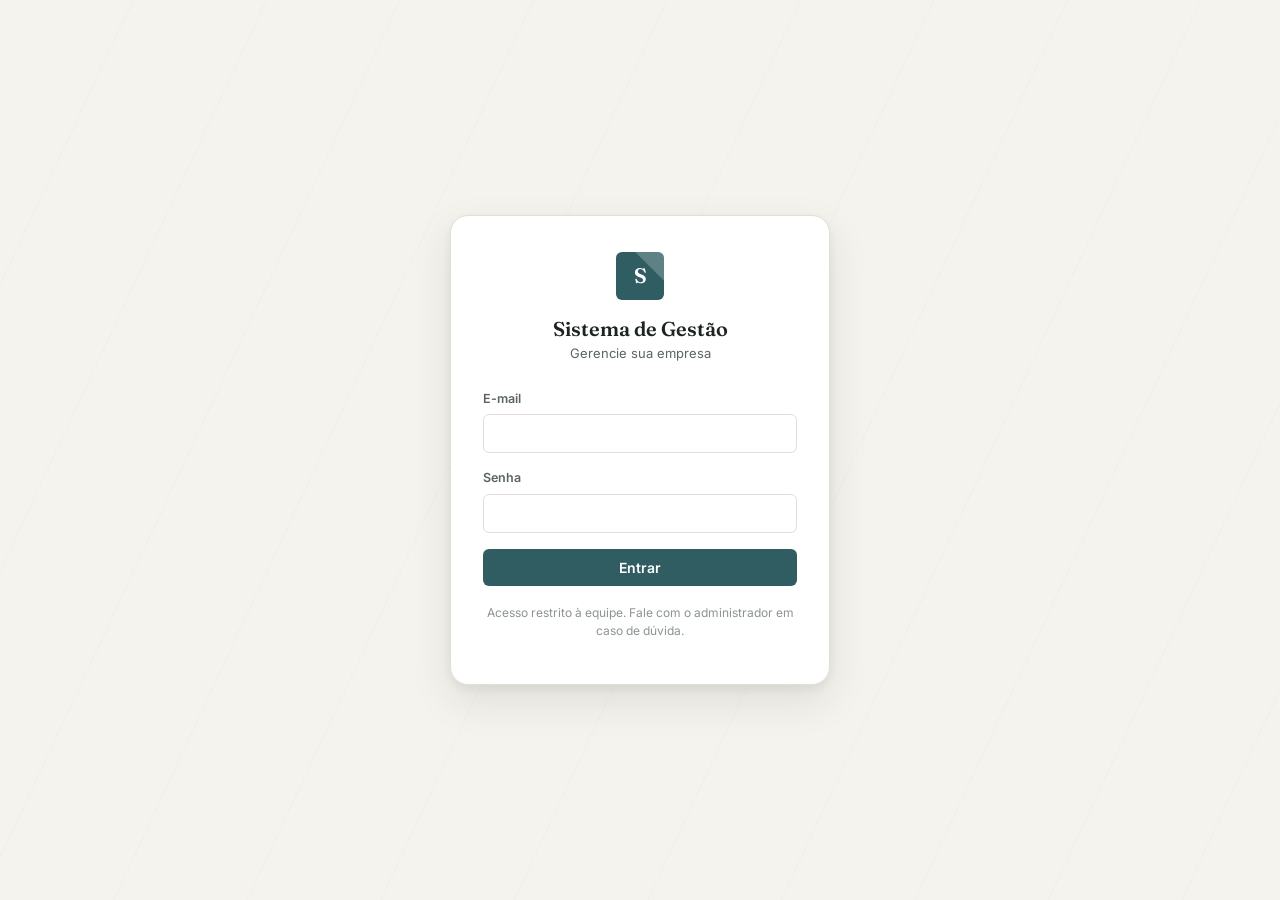
==== commit b24f2691: "feat: tela vendas implementada" ====
--- a/src/main/resources/static/catalogs.html
+++ b/src/main/resources/static/catalogs.html
@@ -47,7 +47,7 @@
         <ul class="sidebar-nav">
 
             <li>
-                <a href="dashboard.html" class="active">
+                <a href="dashboard.html">
                     Dashboard
                 </a>
             </li>
@@ -65,15 +65,15 @@
             </li>
 
             <li>
-    <span class="nav-disabled">
-      Produção
-    </span>
-            </li>
-
-            <li>
-    <span class="nav-disabled">
-      Vendas
-    </span>
+                <a href="production.html">
+                    Produção
+                </a>
+            </li>
+
+            <li>
+                <a href="sales.html">
+                    Vendas
+                </a>
             </li>
 
             <li>
--- a/src/main/resources/static/css/app.css
+++ b/src/main/resources/static/css/app.css
@@ -1533,4 +1533,812 @@
     grid-template-columns: 1fr;
   }
 
+}
+
+/* =========================================================
+   PRODUÇÃO
+   ========================================================= */
+
+.production-info {
+  display: flex;
+  align-items: flex-start;
+  gap: 10px;
+
+  margin: 14px 22px 4px;
+  padding: 11px 13px;
+
+  border: 1px solid var(--color-border);
+  border-radius: var(--radius-sm);
+
+  background: var(--color-paper);
+
+  color: var(--color-ink-soft);
+
+  font-size: 12px;
+  line-height: 1.5;
+}
+
+
+.production-info strong {
+  flex: 0 0 auto;
+
+  color: var(--color-ink);
+}
+
+
+/* =========================================================
+   MODAL DE PRODUÇÃO
+   ========================================================= */
+
+.production-modal {
+  width: min(760px, 100%);
+}
+
+
+.production-product-preview {
+  display: grid;
+
+  grid-template-columns:
+    repeat(
+      2,
+      minmax(0, 1fr)
+    );
+
+  gap: 12px;
+
+  margin-bottom: 18px;
+
+  padding: 14px;
+
+  border: 1px solid var(--color-border);
+
+  border-radius: var(--radius-md);
+
+  background: var(--color-paper);
+}
+
+
+.production-product-preview[hidden] {
+  display: none;
+}
+
+
+.production-product-preview > div {
+  display: flex;
+  flex-direction: column;
+  gap: 3px;
+}
+
+
+.production-product-preview strong {
+  font-family: var(--font-mono);
+
+  color: var(--color-ink);
+}
+
+
+.production-divider {
+  border: 0;
+
+  border-top:
+          1px solid var(--color-border);
+
+  margin: 23px 0;
+}
+
+
+/* =========================================================
+   MATÉRIAS-PRIMAS DA PRODUÇÃO
+   ========================================================= */
+
+.production-materials-head {
+  display: flex;
+
+  align-items: flex-start;
+
+  justify-content: space-between;
+
+  gap: 15px;
+
+  margin-bottom: 14px;
+}
+
+
+.production-materials-head h3 {
+  margin: 0;
+
+  font-family: var(--font-display);
+
+  font-size: 16px;
+
+  color: var(--color-ink);
+}
+
+
+.production-materials-head p {
+  margin: 4px 0 0;
+
+  color: var(--color-ink-soft);
+
+  font-size: 12px;
+}
+
+
+.production-materials-list {
+  display: flex;
+
+  flex-direction: column;
+
+  gap: 10px;
+}
+
+
+.production-material-row {
+  display: grid;
+
+  grid-template-columns:
+    minmax(220px, 1.5fr)
+    minmax(130px, 0.65fr)
+    minmax(130px, 0.65fr)
+    34px;
+
+  align-items: end;
+
+  gap: 10px;
+
+  padding: 13px;
+
+  border:
+          1px solid var(--color-border);
+
+  border-radius:
+          var(--radius-md);
+
+  background:
+          var(--color-paper);
+}
+
+
+.production-material-field {
+  margin-bottom: 0;
+}
+
+
+.production-material-stock {
+  display: flex;
+
+  flex-direction: column;
+
+  justify-content: center;
+
+  min-height: 42px;
+
+  padding-bottom: 2px;
+}
+
+
+.production-material-stock span {
+  margin-bottom: 4px;
+
+  color: var(--color-ink-faint);
+
+  font-size: 10.5px;
+
+  text-transform: uppercase;
+
+  letter-spacing: 0.04em;
+}
+
+
+.production-material-stock strong {
+  font-family: var(--font-mono);
+
+  font-size: 12.5px;
+
+  color: var(--color-ink);
+}
+
+
+/* =========================================================
+   REMOVER INSUMO
+   ========================================================= */
+
+.production-remove-material {
+  appearance: none;
+
+  width: 34px;
+  height: 38px;
+
+  border: 0;
+
+  border-radius:
+          var(--radius-sm);
+
+  background:
+          transparent;
+
+  color:
+          var(--color-danger);
+
+  cursor: pointer;
+
+  font-size: 22px;
+
+  line-height: 1;
+}
+
+
+.production-remove-material:hover {
+  background:
+          var(--color-danger-soft);
+}
+
+
+/* =========================================================
+   AVISO DE TRANSAÇÃO
+   ========================================================= */
+
+.production-atomic-warning {
+  margin-top: 16px;
+
+  padding: 11px 13px;
+
+  border:
+          1px solid var(--color-border);
+
+  border-radius:
+          var(--radius-sm);
+
+  background:
+          var(--color-warning-soft);
+
+  color:
+          var(--color-warning);
+
+  font-size: 11.5px;
+
+  line-height: 1.5;
+}
+
+
+/* =========================================================
+   DETALHES DA PRODUÇÃO
+   ========================================================= */
+
+.production-details-grid {
+  display: grid;
+
+  grid-template-columns:
+    repeat(
+      2,
+      minmax(0, 1fr)
+    );
+
+  gap: 10px;
+
+  margin-bottom: 24px;
+}
+
+
+.production-detail {
+  display: flex;
+
+  flex-direction: column;
+
+  gap: 4px;
+
+  padding: 13px;
+
+  border:
+          1px solid var(--color-border);
+
+  border-radius:
+          var(--radius-md);
+
+  background:
+          var(--color-paper);
+}
+
+
+.production-detail span {
+  color:
+          var(--color-ink-faint);
+
+  font-size: 10.5px;
+
+  text-transform: uppercase;
+
+  letter-spacing: 0.04em;
+}
+
+
+.production-detail strong {
+  color:
+          var(--color-ink);
+
+  font-size: 13.5px;
+}
+
+
+.production-details-materials h3 {
+  margin-bottom: 10px;
+
+  font-family:
+          var(--font-display);
+
+  font-size: 16px;
+}
+
+
+/* =========================================================
+   RESPONSIVIDADE
+   ========================================================= */
+
+@media (max-width: 720px) {
+
+  .production-material-row {
+    grid-template-columns:
+      1fr;
+  }
+
+
+  .production-remove-material {
+    width: 100%;
+  }
+
+
+  .production-materials-head {
+    flex-direction: column;
+  }
+
+
+  .production-details-grid {
+    grid-template-columns:
+      1fr;
+  }
+
+
+  .production-product-preview {
+    grid-template-columns:
+      1fr;
+  }
+
+
+  .production-info {
+    flex-direction: column;
+
+    gap: 4px;
+  }
+
+}
+
+/* =========================================================
+   VENDAS
+   ========================================================= */
+
+.sales-info {
+  display: flex;
+  align-items: flex-start;
+  gap: 10px;
+
+  margin: 14px 22px 4px;
+  padding: 11px 13px;
+
+  border: 1px solid var(--color-border);
+  border-radius: var(--radius-sm);
+
+  background: var(--color-paper);
+
+  color: var(--color-ink-soft);
+
+  font-size: 12px;
+  line-height: 1.5;
+}
+
+
+.sales-info strong {
+  flex: 0 0 auto;
+
+  color: var(--color-ink);
+}
+
+
+.stat-value-money {
+  font-size: 24px;
+}
+
+
+/* =========================================================
+   MODAL DE VENDA
+   ========================================================= */
+
+.sale-modal {
+  width: min(850px, 100%);
+}
+
+
+/* =========================================================
+   CABEÇALHO DOS PRODUTOS
+   ========================================================= */
+
+.sale-items-head {
+  display: flex;
+
+  justify-content: space-between;
+  align-items: flex-start;
+
+  gap: 15px;
+
+  margin-bottom: 14px;
+}
+
+
+.sale-items-head h3 {
+  margin: 0;
+
+  font-family: var(--font-display);
+
+  color: var(--color-ink);
+
+  font-size: 16px;
+}
+
+
+.sale-items-head p {
+  margin: 4px 0 0;
+
+  color: var(--color-ink-soft);
+
+  font-size: 12px;
+}
+
+
+/* =========================================================
+   PRODUTOS DA VENDA
+   ========================================================= */
+
+.sale-items-list {
+  display: flex;
+  flex-direction: column;
+
+  gap: 10px;
+}
+
+
+.sale-item-row {
+  display: grid;
+
+  grid-template-columns:
+    minmax(210px, 1.7fr)
+    minmax(100px, 0.6fr)
+    minmax(120px, 0.7fr)
+    minmax(120px, 0.7fr)
+    34px;
+
+  gap: 10px;
+
+  align-items: end;
+
+  padding: 13px;
+
+  border: 1px solid var(--color-border);
+
+  border-radius: var(--radius-md);
+
+  background: var(--color-paper);
+
+  transition:
+          border-color 0.15s ease,
+          background 0.15s ease;
+}
+
+
+.sale-item-row.sale-item-invalid {
+  border-color: var(--color-danger);
+
+  background: var(--color-danger-soft);
+}
+
+
+.sale-product-field,
+.sale-quantity-field {
+  margin-bottom: 0;
+}
+
+
+/* =========================================================
+   PREÇO / ESTOQUE
+   ========================================================= */
+
+.sale-item-info {
+  display: flex;
+
+  flex-direction: column;
+
+  justify-content: center;
+
+  min-height: 42px;
+}
+
+
+.sale-item-info > span,
+.sale-item-subtotal > span {
+  margin-bottom: 3px;
+
+  color: var(--color-ink-faint);
+
+  font-size: 10.5px;
+
+  text-transform: uppercase;
+
+  letter-spacing: 0.04em;
+}
+
+
+.sale-item-info strong {
+  color: var(--color-ink);
+
+  font-family: var(--font-mono);
+
+  font-size: 12.5px;
+}
+
+
+.sale-item-info small {
+  margin-top: 2px;
+
+  color: var(--color-ink-faint);
+
+  font-size: 10.5px;
+}
+
+
+/* =========================================================
+   SUBTOTAL
+   ========================================================= */
+
+.sale-item-subtotal {
+  display: flex;
+
+  flex-direction: column;
+
+  justify-content: center;
+
+  min-height: 42px;
+
+  text-align: right;
+}
+
+
+.sale-item-subtotal strong {
+  color: var(--color-ink);
+
+  font-family: var(--font-mono);
+
+  font-size: 13px;
+}
+
+
+/* =========================================================
+   REMOVER ITEM
+   ========================================================= */
+
+.sale-remove-item {
+  appearance: none;
+
+  width: 34px;
+  height: 38px;
+
+  border: 0;
+
+  border-radius: var(--radius-sm);
+
+  background: transparent;
+
+  color: var(--color-danger);
+
+  cursor: pointer;
+
+  font-size: 22px;
+
+  line-height: 1;
+}
+
+
+.sale-remove-item:hover {
+  background: var(--color-danger-soft);
+}
+
+
+/* =========================================================
+   TOTAL DA VENDA
+   ========================================================= */
+
+.sale-total-box {
+  display: flex;
+
+  align-items: center;
+
+  justify-content: space-between;
+
+  gap: 20px;
+
+  margin-top: 18px;
+
+  padding: 16px 18px;
+
+  border: 1px solid var(--color-border);
+
+  border-radius: var(--radius-md);
+
+  background: var(--color-paper);
+}
+
+
+.sale-total-box > div {
+  display: flex;
+
+  flex-direction: column;
+
+  gap: 3px;
+}
+
+
+.sale-total-box span {
+  color: var(--color-ink-faint);
+
+  font-size: 11px;
+
+  text-transform: uppercase;
+
+  letter-spacing: 0.04em;
+}
+
+
+.sale-total-box strong {
+  color: var(--color-ink);
+
+  font-family: var(--font-mono);
+}
+
+
+.sale-total-value {
+  text-align: right;
+}
+
+
+.sale-total-value strong {
+  color: var(--color-accent-dark);
+
+  font-size: 22px;
+}
+
+
+/* =========================================================
+   DETALHES
+   ========================================================= */
+
+.sale-details-grid {
+  display: grid;
+
+  grid-template-columns:
+    repeat(
+      2,
+      minmax(0, 1fr)
+    );
+
+  gap: 10px;
+
+  margin-bottom: 24px;
+}
+
+
+.sale-details-products h3 {
+  margin-bottom: 10px;
+
+  font-family: var(--font-display);
+
+  font-size: 16px;
+}
+
+
+.sale-details-total {
+  display: flex;
+
+  align-items: center;
+
+  justify-content: flex-end;
+
+  gap: 18px;
+
+  padding: 15px 12px;
+
+  border-top: 1px solid var(--color-border);
+}
+
+
+.sale-details-total span {
+  color: var(--color-ink-soft);
+
+  font-size: 12px;
+
+  font-weight: 600;
+}
+
+
+.sale-details-total strong {
+  color: var(--color-accent-dark);
+
+  font-family: var(--font-mono);
+
+  font-size: 19px;
+}
+
+
+/* =========================================================
+   RESPONSIVIDADE
+   ========================================================= */
+
+@media (max-width: 820px) {
+
+  .sale-item-row {
+    grid-template-columns:
+      1fr
+      1fr;
+  }
+
+
+  .sale-product-field {
+    grid-column:
+            1 / -1;
+  }
+
+
+  .sale-remove-item {
+    width: 100%;
+  }
+
+}
+
+
+@media (max-width: 640px) {
+
+  .sales-info {
+    flex-direction: column;
+
+    gap: 4px;
+  }
+
+
+  .sale-items-head {
+    flex-direction: column;
+  }
+
+
+  .sale-item-row {
+    grid-template-columns: 1fr;
+  }
+
+
+  .sale-item-subtotal {
+    text-align: left;
+  }
+
+
+  .sale-total-box {
+    align-items: stretch;
+
+    flex-direction: column;
+  }
+
+
+  .sale-total-value {
+    text-align: left;
+  }
+
+
+  .sale-details-grid {
+    grid-template-columns: 1fr;
+  }
+
 }
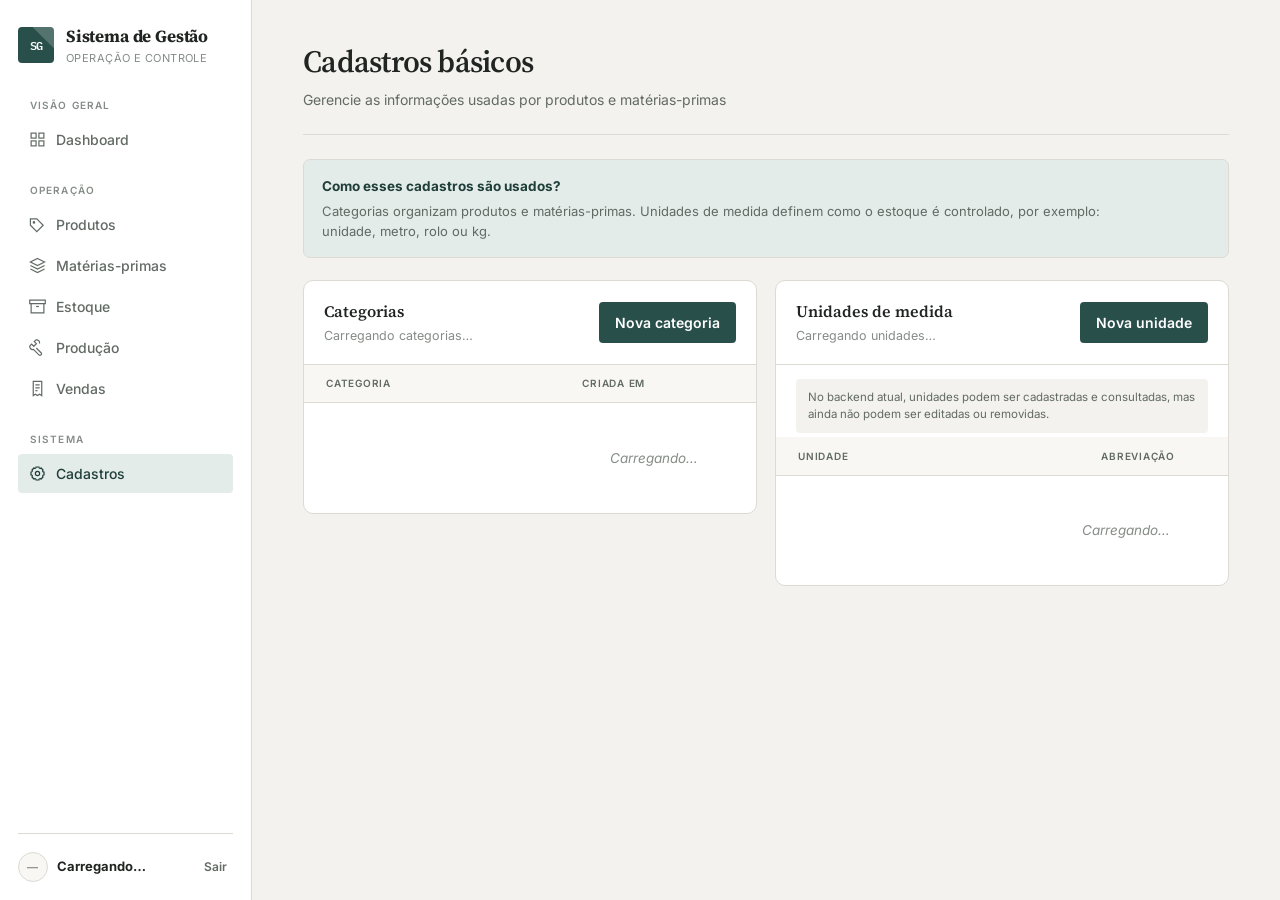
==== commit 6fd8bcd0: "melhorias no frontend, front mais interativo e visualmente melhor" ====
--- a/src/main/resources/static/catalogs.html
+++ b/src/main/resources/static/catalogs.html
@@ -1,580 +1,208 @@
-<!doctype html>
+<!DOCTYPE html>
 <html lang="pt-BR">
-
-<head>
-    <meta charset="utf-8" />
+  <head>
+    <meta charset="utf-8">
     <title>Cadastros básicos</title>
-    <meta name="viewport" content="width=device-width, initial-scale=1" />
-
-    <link rel="preconnect" href="https://fonts.googleapis.com" />
-    <link rel="preconnect" href="https://fonts.gstatic.com" crossorigin />
+    <meta name="viewport" content="width=device-width, initial-scale=1">
+
+    <link rel="preconnect" href="https://fonts.googleapis.com">
+    <link rel="preconnect" href="https://fonts.gstatic.com" crossorigin>
 
     <link
-            href="https://fonts.googleapis.com/css2?family=Fraunces:wght@500;600&family=Inter:wght@400;500;600&family=IBM+Plex+Mono:wght@500&display=swap"
-            rel="stylesheet"
-    />
-
-    <link rel="stylesheet" href="css/theme.css" />
-    <link rel="stylesheet" href="css/app.css" />
-</head>
-
-<body>
-
-<div class="app-shell">
-
-    <!-- SIDEBAR -->
-    <aside class="sidebar">
-
-        <div class="brand-lockup">
-
-            <div class="brand-mark">
-                <span id="brand-initial">}{</span>
-            </div>
-
-            <div>
-                <strong id="brand-name">
-                    Sistema de Gestão
-                </strong>
-
-                <small id="brand-tagline">
-                    Gerencie sua empresa
-                </small>
-            </div>
-
+      href="https://fonts.googleapis.com/css2?family=IBM+Plex+Mono:wght@500&family=Inter:wght@400;500;600&family=Source+Serif+4:wght@600&display=swap"
+      rel="stylesheet">
+
+    <link rel="stylesheet" href="css/theme.css">
+    <link rel="stylesheet" href="css/app.css">
+  </head>
+
+  <body data-page="catalogs">
+    <div class="app-shell">
+      <aside class="sidebar" id="app-sidebar" aria-label="Menu da aplicação"></aside>
+
+      <main class="main">
+        <div class="page-head">
+          <div>
+            <h1>Cadastros básicos</h1>
+
+            <p class="page-subtitle">Gerencie as informações usadas por produtos e matérias-primas</p>
+          </div>
         </div>
 
-
-        <ul class="sidebar-nav">
-
-            <li>
-                <a href="dashboard.html">
-                    Dashboard
-                </a>
-            </li>
-
-            <li>
-                <a href="products.html">
-                    Produtos
-                </a>
-            </li>
-
-            <li>
-                <a href="raw-materials.html">
-                    Matérias-primas
-                </a>
-            </li>
-
-            <li>
-                <a href="production.html">
-                    Produção
-                </a>
-            </li>
-
-            <li>
-                <a href="sales.html">
-                    Vendas
-                </a>
-            </li>
-
-            <li>
-                <a href="inventory.html">
-                    Estoque
-                </a>
-            </li>
-
-            <li>
-                <a href="catalogs.html">
-                    Cadastros
-                </a>
-            </li>
-
-        </ul>
-
-
-        <div class="sidebar-foot">
-
-            <div class="sidebar-user">
-                <strong id="user-name">—</strong>
-                <span id="user-role">—</span>
-            </div>
-
-            <button
-                    class="btn btn-ghost btn-small"
-                    id="logout-btn"
-                    title="Sair"
-            >
-                Sair
-            </button>
-
+        <hr class="fold-divider">
+
+        <section class="catalog-intro">
+          <strong> Como esses cadastros são usados? </strong>
+
+          <p>
+            Categorias organizam produtos e matérias-primas. Unidades de medida definem como o estoque é controlado, por
+            exemplo: unidade, metro, rolo ou kg.
+          </p>
+        </section>
+
+        <section class="catalog-grid">
+          <article class="card catalog-card">
+            <div class="table-toolbar">
+              <div>
+                <h2>Categorias</h2>
+
+                <p class="muted table-summary" id="categories-summary">Carregando categorias…</p>
+              </div>
+
+              <button class="btn btn-primary" id="new-category-btn" type="button">Nova categoria</button>
+            </div>
+
+            <div class="alert alert-danger" id="categories-error" role="alert"></div>
+
+            <div class="alert alert-success" id="categories-success" role="status"></div>
+
+            <div class="table-scroll">
+              <table class="data-table">
+                <thead>
+                  <tr>
+                    <th scope="col">Categoria</th>
+
+                    <th scope="col">Criada em</th>
+
+                    <th scope="col" class="actions-col">Ações</th>
+                  </tr>
+                </thead>
+
+                <tbody id="categories-body">
+                  <tr class="empty-row">
+                    <td colspan="3">Carregando…</td>
+                  </tr>
+                </tbody>
+              </table>
+            </div>
+          </article>
+
+          <article class="card catalog-card">
+            <div class="table-toolbar">
+              <div>
+                <h2>Unidades de medida</h2>
+
+                <p class="muted table-summary" id="units-summary">Carregando unidades…</p>
+              </div>
+
+              <button class="btn btn-primary" id="new-unit-btn" type="button">Nova unidade</button>
+            </div>
+
+            <div class="alert alert-danger" id="units-error" role="alert"></div>
+
+            <div class="alert alert-success" id="units-success" role="status"></div>
+
+            <p class="catalog-note">
+              No backend atual, unidades podem ser cadastradas e consultadas, mas ainda não podem ser editadas ou
+              removidas.
+            </p>
+
+            <div class="table-scroll">
+              <table class="data-table">
+                <thead>
+                  <tr>
+                    <th scope="col">Unidade</th>
+
+                    <th scope="col">Abreviação</th>
+                  </tr>
+                </thead>
+
+                <tbody id="units-body">
+                  <tr class="empty-row">
+                    <td colspan="2">Carregando…</td>
+                  </tr>
+                </tbody>
+              </table>
+            </div>
+          </article>
+        </section>
+      </main>
+    </div>
+
+    <div class="modal-backdrop" id="category-modal" aria-hidden="true" inert>
+      <div class="modal modal-small" role="dialog" aria-modal="true" aria-labelledby="category-modal-title">
+        <div class="modal-head">
+          <div>
+            <h2 id="category-modal-title">Nova categoria</h2>
+
+            <p>As categorias são compartilhadas por produtos e matérias-primas.</p>
+          </div>
+
+          <button class="icon-btn" type="button" id="category-modal-close" aria-label="Fechar">×</button>
         </div>
 
-    </aside>
-
-
-    <!-- CONTEÚDO -->
-    <main class="main">
-
-        <div class="page-head">
-
-            <div>
-
-                <h1>
-                    Cadastros básicos
-                </h1>
-
-                <p class="page-subtitle">
-                    Gerencie as informações usadas por produtos e matérias-primas
-                </p>
-
-            </div>
-
+        <div class="alert alert-danger" id="category-form-error" role="alert"></div>
+
+        <form id="category-form">
+          <div class="field">
+            <label for="category-name">Nome</label>
+
+            <input
+              id="category-name"
+              name="name"
+              type="text"
+              required
+              autocomplete="off"
+              placeholder="Ex.: Cama e banho">
+          </div>
+
+          <div class="modal-actions">
+            <button class="btn btn-ghost" type="button" id="category-form-cancel">Cancelar</button>
+
+            <button class="btn btn-primary" type="submit" id="category-form-submit">Cadastrar categoria</button>
+          </div>
+        </form>
+      </div>
+    </div>
+
+    <div class="modal-backdrop" id="unit-modal" aria-hidden="true" inert>
+      <div class="modal modal-small" role="dialog" aria-modal="true" aria-labelledby="unit-modal-title">
+        <div class="modal-head">
+          <div>
+            <h2 id="unit-modal-title">Nova unidade de medida</h2>
+
+            <p>Exemplos: unidade (un), metro (m), quilograma (kg) ou rolo (rl).</p>
+          </div>
+
+          <button class="icon-btn" type="button" id="unit-modal-close" aria-label="Fechar">×</button>
         </div>
 
-
-        <hr class="fold-divider" />
-
-
-        <!-- EXPLICAÇÃO -->
-        <section class="catalog-intro">
-
-            <strong>
-                Como esses cadastros são usados?
-            </strong>
-
-            <p>
-                Categorias organizam produtos e matérias-primas.
-                Unidades de medida definem como o estoque é
-                controlado, por exemplo: unidade, metro, rolo ou kg.
-            </p>
-
-        </section>
-
-
-        <!-- GRID -->
-        <section class="catalog-grid">
-
-
-            <!-- ===================================== -->
-            <!-- CATEGORIAS -->
-            <!-- ===================================== -->
-
-            <article class="card catalog-card">
-
-                <div class="table-toolbar">
-
-                    <div>
-
-                        <h2>
-                            Categorias
-                        </h2>
-
-                        <p
-                                class="muted table-summary"
-                                id="categories-summary"
-                        >
-                            Carregando categorias…
-                        </p>
-
-                    </div>
-
-
-                    <button
-                            class="btn btn-primary"
-                            id="new-category-btn"
-                            type="button"
-                    >
-                        Nova categoria
-                    </button>
-
-                </div>
-
-
-                <div
-                        class="alert alert-danger"
-                        id="categories-error"
-                        role="alert"
-                ></div>
-
-
-                <div
-                        class="alert alert-success"
-                        id="categories-success"
-                        role="status"
-                ></div>
-
-
-                <div class="table-scroll">
-
-                    <table class="data-table">
-
-                        <thead>
-
-                        <tr>
-
-                            <th>
-                                Categoria
-                            </th>
-
-                            <th>
-                                Criada em
-                            </th>
-
-                            <th class="actions-col">
-                                Ações
-                            </th>
-
-                        </tr>
-
-                        </thead>
-
-
-                        <tbody id="categories-body">
-
-                        <tr class="empty-row">
-
-                            <td colspan="3">
-                                Carregando…
-                            </td>
-
-                        </tr>
-
-                        </tbody>
-
-                    </table>
-
-                </div>
-
-            </article>
-
-
-
-            <!-- ===================================== -->
-            <!-- UNIDADES -->
-            <!-- ===================================== -->
-
-            <article class="card catalog-card">
-
-                <div class="table-toolbar">
-
-                    <div>
-
-                        <h2>
-                            Unidades de medida
-                        </h2>
-
-                        <p
-                                class="muted table-summary"
-                                id="units-summary"
-                        >
-                            Carregando unidades…
-                        </p>
-
-                    </div>
-
-
-                    <button
-                            class="btn btn-primary"
-                            id="new-unit-btn"
-                            type="button"
-                    >
-                        Nova unidade
-                    </button>
-
-                </div>
-
-
-                <div
-                        class="alert alert-danger"
-                        id="units-error"
-                        role="alert"
-                ></div>
-
-
-                <div
-                        class="alert alert-success"
-                        id="units-success"
-                        role="status"
-                ></div>
-
-
-                <p class="catalog-note">
-                    No backend atual, unidades podem ser cadastradas
-                    e consultadas, mas ainda não podem ser editadas
-                    ou removidas.
-                </p>
-
-
-                <div class="table-scroll">
-
-                    <table class="data-table">
-
-                        <thead>
-
-                        <tr>
-
-                            <th>
-                                Unidade
-                            </th>
-
-                            <th>
-                                Abreviação
-                            </th>
-
-                        </tr>
-
-                        </thead>
-
-
-                        <tbody id="units-body">
-
-                        <tr class="empty-row">
-
-                            <td colspan="2">
-                                Carregando…
-                            </td>
-
-                        </tr>
-
-                        </tbody>
-
-                    </table>
-
-                </div>
-
-            </article>
-
-        </section>
-
-    </main>
-
-</div>
-
-
-
-<!-- ================================================= -->
-<!-- MODAL DE CATEGORIA -->
-<!-- ================================================= -->
-
-<div
-        class="modal-backdrop"
-        id="category-modal"
-        aria-hidden="true"
->
-
-    <div
-            class="modal modal-small"
-            role="dialog"
-            aria-modal="true"
-            aria-labelledby="category-modal-title"
-    >
-
-        <div class="modal-head">
-
-            <div>
-
-                <h2 id="category-modal-title">
-                    Nova categoria
-                </h2>
-
-                <p>
-                    As categorias são compartilhadas por
-                    produtos e matérias-primas.
-                </p>
-
-            </div>
-
-
-            <button
-                    class="icon-btn"
-                    type="button"
-                    id="category-modal-close"
-                    aria-label="Fechar"
-            >
-                ×
-            </button>
-
-        </div>
-
-
-        <div
-                class="alert alert-danger"
-                id="category-form-error"
-                role="alert"
-        ></div>
-
-
-        <form id="category-form">
-
-            <div class="field">
-
-                <label for="category-name">
-                    Nome
-                </label>
-
-                <input
-                        id="category-name"
-                        name="name"
-                        type="text"
-                        required
-                        autocomplete="off"
-                        placeholder="Ex.: Cama e banho"
-                />
-
-            </div>
-
-
-            <div class="modal-actions">
-
-                <button
-                        class="btn btn-ghost"
-                        type="button"
-                        id="category-form-cancel"
-                >
-                    Cancelar
-                </button>
-
-
-                <button
-                        class="btn btn-primary"
-                        type="submit"
-                        id="category-form-submit"
-                >
-                    Cadastrar categoria
-                </button>
-
-            </div>
-
+        <div class="alert alert-danger" id="unit-form-error" role="alert"></div>
+
+        <form id="unit-form">
+          <div class="field">
+            <label for="unit-name">Nome</label>
+
+            <input id="unit-name" name="name" type="text" required autocomplete="off" placeholder="Ex.: Metro">
+          </div>
+
+          <div class="field">
+            <label for="unit-abbreviation">Abreviação</label>
+
+            <input
+              id="unit-abbreviation"
+              name="abbreviation"
+              type="text"
+              maxlength="10"
+              required
+              autocomplete="off"
+              placeholder="Ex.: m">
+          </div>
+
+          <div class="modal-actions">
+            <button class="btn btn-ghost" type="button" id="unit-form-cancel">Cancelar</button>
+
+            <button class="btn btn-primary" type="submit" id="unit-form-submit">Cadastrar unidade</button>
+          </div>
         </form>
-
+      </div>
     </div>
 
-</div>
-
-
-
-<!-- ================================================= -->
-<!-- MODAL DE UNIDADE -->
-<!-- ================================================= -->
-
-<div
-        class="modal-backdrop"
-        id="unit-modal"
-        aria-hidden="true"
->
-
-    <div
-            class="modal modal-small"
-            role="dialog"
-            aria-modal="true"
-            aria-labelledby="unit-modal-title"
-    >
-
-        <div class="modal-head">
-
-            <div>
-
-                <h2 id="unit-modal-title">
-                    Nova unidade de medida
-                </h2>
-
-                <p>
-                    Exemplos: unidade (un), metro (m),
-                    quilograma (kg) ou rolo (rl).
-                </p>
-
-            </div>
-
-
-            <button
-                    class="icon-btn"
-                    type="button"
-                    id="unit-modal-close"
-                    aria-label="Fechar"
-            >
-                ×
-            </button>
-
-        </div>
-
-
-        <div
-                class="alert alert-danger"
-                id="unit-form-error"
-                role="alert"
-        ></div>
-
-
-        <form id="unit-form">
-
-            <div class="field">
-
-                <label for="unit-name">
-                    Nome
-                </label>
-
-                <input
-                        id="unit-name"
-                        name="name"
-                        type="text"
-                        required
-                        autocomplete="off"
-                        placeholder="Ex.: Metro"
-                />
-
-            </div>
-
-
-            <div class="field">
-
-                <label for="unit-abbreviation">
-                    Abreviação
-                </label>
-
-                <input
-                        id="unit-abbreviation"
-                        name="abbreviation"
-                        type="text"
-                        maxlength="10"
-                        required
-                        autocomplete="off"
-                        placeholder="Ex.: m"
-                />
-
-            </div>
-
-
-            <div class="modal-actions">
-
-                <button
-                        class="btn btn-ghost"
-                        type="button"
-                        id="unit-form-cancel"
-                >
-                    Cancelar
-                </button>
-
-
-                <button
-                        class="btn btn-primary"
-                        type="submit"
-                        id="unit-form-submit"
-                >
-                    Cadastrar unidade
-                </button>
-
-            </div>
-
-        </form>
-
-    </div>
-
-</div>
-
-
-<script src="js/config.js"></script>
-<script src="js/api.js"></script>
-<script src="js/catalogs.js"></script>
-
-</body>
-
-</html>+    <script src="js/core/config.js"></script>
+    <script src="js/core/api.js"></script>
+    <script src="js/core/auth.js"></script>
+    <script src="js/core/ui.js"></script>
+    <script src="js/core/layout.js"></script>
+    <script src="js/pages/catalogs.js"></script>
+  </body>
+</html>
--- a/src/main/resources/static/css/theme.css
+++ b/src/main/resources/static/css/theme.css
@@ -1,44 +1,67 @@
-/*
-  theme.css — identidade visual white-label.
+:root {
+  color-scheme: light;
 
-  Este é o ÚNICO arquivo que uma nova implantação (novo cliente) deveria
-  precisar editar para trocar a marca: cor de destaque, tipografia e
-  arredondamento. Nenhuma regra de layout mora aqui — só tokens.
-*/
+  /* Identidade: estes valores também podem ser sobrescritos por APP_CONFIG. */
+  --color-brand-primary: #294f4a;
+  --color-brand-primary-strong: #1f3d39;
+  --color-brand-primary-soft: #e3ece9;
+  --color-brand-accent: #a56531;
 
-:root {
-  /* ---- Identidade (troque por cliente) ---- */
-  --color-accent: #2f5d62;
-  --color-accent-dark: #234648;
-  --color-accent-soft: #e6eeed;
+  /* Superfícies e texto. */
+  --color-bg: #f3f2ee;
+  --color-surface: #ffffff;
+  --color-surface-subtle: #f8f7f4;
+  --color-surface-raised: #ffffff;
+  --color-border: #dcdad3;
+  --color-border-strong: #c3c0b7;
+  --color-text: #202522;
+  --color-text-muted: #626a65;
+  --color-text-faint: #858c87;
+  --color-on-brand: #ffffff;
 
-  /* ---- Base neutra (raramente precisa mudar) ---- */
-  --color-ink: #1c2321;
-  --color-ink-soft: #5b655f;
-  --color-ink-faint: #8b9490;
-  --color-paper: #f5f3ee;
-  --color-surface: #ffffff;
-  --color-border: #e3dfd5;
+  /* Estados semânticos. */
+  --color-success: #397052;
+  --color-success-soft: #e5efe8;
+  --color-warning: #8a6422;
+  --color-warning-soft: #f5ecd9;
+  --color-danger: #a7413e;
+  --color-danger-soft: #f7e7e5;
+  --color-focus: #2d6d65;
 
-  /* ---- Semântica ---- */
-  --color-danger: #b3413d;
-  --color-danger-soft: #f8e9e7;
-  --color-success: #3f7a5c;
-  --color-success-soft: #e7f0ea;
-  --color-warning: #9a6b1f;
-  --color-warning-soft: #f6ecd9;
+  /* Tipografia. */
+  --font-body: "Inter", -apple-system, BlinkMacSystemFont, "Segoe UI", sans-serif;
+  --font-display: "Source Serif 4", Georgia, serif;
+  --font-mono: "IBM Plex Mono", "SFMono-Regular", Consolas, monospace;
+  --text-xs: 0.75rem;
+  --text-sm: 0.8125rem;
+  --text-base: 0.9rem;
+  --text-lg: 1rem;
+  --text-xl: 1.375rem;
+  --text-2xl: 1.75rem;
 
-  /* ---- Tipografia ---- */
-  --font-display: "Fraunces", Georgia, serif;
-  --font-body: "Inter", -apple-system, BlinkMacSystemFont, sans-serif;
-  --font-mono: "IBM Plex Mono", "SFMono-Regular", monospace;
+  /* Espaçamento e forma. */
+  --space-1: 0.25rem;
+  --space-2: 0.5rem;
+  --space-3: 0.75rem;
+  --space-4: 1rem;
+  --space-5: 1.25rem;
+  --space-6: 1.5rem;
+  --space-8: 2rem;
+  --space-10: 2.5rem;
+  --radius-sm: 4px;
+  --radius-md: 7px;
+  --radius-lg: 10px;
+  --shadow-sm: 0 1px 2px rgb(30 37 33 / 6%);
+  --shadow-md: 0 12px 34px rgb(30 37 33 / 12%);
 
-  /* ---- Forma ---- */
-  --radius-sm: 6px;
-  --radius-md: 10px;
-  --radius-lg: 18px;
-
-  /* ---- Elevação ---- */
-  --shadow-card: 0 1px 2px rgba(28, 35, 33, 0.04), 0 8px 24px rgba(28, 35, 33, 0.06);
-  --shadow-pop: 0 4px 8px rgba(28, 35, 33, 0.06), 0 16px 40px rgba(28, 35, 33, 0.1);
+  /* Compatibilidade interna durante a transição dos componentes. */
+  --color-accent: var(--color-brand-primary);
+  --color-accent-dark: var(--color-brand-primary-strong);
+  --color-accent-soft: var(--color-brand-primary-soft);
+  --color-ink: var(--color-text);
+  --color-ink-soft: var(--color-text-muted);
+  --color-ink-faint: var(--color-text-faint);
+  --color-paper: var(--color-bg);
+  --shadow-card: var(--shadow-sm);
+  --shadow-pop: var(--shadow-md);
 }
--- a/src/main/resources/static/css/app.css
+++ b/src/main/resources/static/css/app.css
@@ -61,13 +61,13 @@
   right: 0;
   width: 60%;
   height: 60%;
-  background: rgba(255, 255, 255, 0.22);
+  background: color-mix(in srgb, var(--color-on-brand) 22%, transparent);
   clip-path: polygon(100% 0, 0 0, 100% 100%);
 }
 
 .brand-mark span {
   font-family: var(--font-display);
-  color: #fff;
+  color: var(--color-on-brand);
   font-size: 16px;
   font-weight: 600;
   z-index: 1;
@@ -99,13 +99,7 @@
   height: 1px;
   border: none;
   margin: 28px 0;
-  background: linear-gradient(
-    to right,
-    transparent,
-    var(--color-border) 12%,
-    var(--color-border) 88%,
-    transparent
-  );
+  background: linear-gradient(to right, transparent, var(--color-border) 12%, var(--color-border) 88%, transparent);
   position: relative;
 }
 
@@ -117,8 +111,8 @@
   background: linear-gradient(
     to right,
     transparent,
-    rgba(255, 255, 255, 0.9) 12%,
-    rgba(255, 255, 255, 0.9) 88%,
+    color-mix(in srgb, var(--color-surface) 90%, transparent) 12%,
+    color-mix(in srgb, var(--color-surface) 90%, transparent) 88%,
     transparent
   );
 }
@@ -161,7 +155,9 @@
   color: var(--color-ink-soft);
   font-size: 14px;
   font-weight: 500;
-  transition: background 0.12s ease, color 0.12s ease;
+  transition:
+    background 0.12s ease,
+    color 0.12s ease;
 }
 
 .sidebar-nav a:hover {
@@ -396,7 +392,10 @@
   font-weight: 600;
   border-radius: var(--radius-sm);
   padding: 10px 16px;
-  transition: transform 0.06s ease, box-shadow 0.15s ease, background 0.15s ease;
+  transition:
+    transform 0.06s ease,
+    box-shadow 0.15s ease,
+    background 0.15s ease;
 }
 
 .btn:active {
@@ -405,7 +404,7 @@
 
 .btn-primary {
   background: var(--color-accent);
-  color: #fff;
+  color: var(--color-on-brand);
 }
 
 .btn-primary:hover {
@@ -497,8 +496,8 @@
     115deg,
     transparent,
     transparent 120px,
-    rgba(28, 35, 33, 0.02) 120px,
-    rgba(28, 35, 33, 0.02) 121px
+    color-mix(in srgb, var(--color-text) 2%, transparent) 120px,
+    color-mix(in srgb, var(--color-text) 2%, transparent) 121px
   );
   pointer-events: none;
 }
@@ -590,7 +589,6 @@
   flex: 0 1 300px;
 }
 
-
 /* =========================================================
    LISTAGENS
    ========================================================= */
@@ -609,8 +607,7 @@
 
   padding: 20px 22px;
 
-  border-bottom:
-          1px solid var(--color-border);
+  border-bottom: 1px solid var(--color-border);
 }
 
 .table-toolbar h2 {
@@ -622,10 +619,8 @@
 
   font-size: 12.5px;
 
-  color:
-          var(--color-ink-faint);
-}
-
+  color: var(--color-ink-faint);
+}
 
 /* =========================================================
    BUSCA
@@ -638,31 +633,24 @@
 .search-box input {
   width: 100%;
 
-  font-family:
-          var(--font-body);
+  font-family: var(--font-body);
 
   font-size: 13.5px;
 
   padding: 9px 12px;
 
-  border:
-          1px solid var(--color-border);
-
-  border-radius:
-          var(--radius-sm);
-
-  background:
-          var(--color-surface);
-
-  color:
-          var(--color-ink);
+  border: 1px solid var(--color-border);
+
+  border-radius: var(--radius-sm);
+
+  background: var(--color-surface);
+
+  color: var(--color-ink);
 }
 
 .search-box input:focus {
-  border-color:
-          var(--color-accent);
-}
-
+  border-color: var(--color-accent);
+}
 
 /* =========================================================
    ALERTAS DA TABELA
@@ -673,13 +661,10 @@
 }
 
 .alert-success {
-  background:
-          var(--color-success-soft);
-
-  color:
-          var(--color-success);
-}
-
+  background: var(--color-success-soft);
+
+  color: var(--color-success);
+}
 
 /* =========================================================
    TABELA
@@ -710,8 +695,7 @@
 
   font-weight: 600;
 
-  color:
-          var(--color-ink);
+  color: var(--color-ink);
 }
 
 .table-secondary {
@@ -721,10 +705,8 @@
 
   font-size: 11.5px;
 
-  color:
-          var(--color-ink-faint);
-}
-
+  color: var(--color-ink-faint);
+}
 
 /* =========================================================
    AÇÕES DA TABELA
@@ -749,14 +731,11 @@
 
   border: 0;
 
-  background:
-          transparent;
-
-  color:
-          var(--color-accent-dark);
-
-  font-family:
-          var(--font-body);
+  background: transparent;
+
+  color: var(--color-accent-dark);
+
+  font-family: var(--font-body);
 
   font-size: 12px;
 
@@ -766,25 +745,20 @@
 
   padding: 5px 7px;
 
-  border-radius:
-          var(--radius-sm);
+  border-radius: var(--radius-sm);
 }
 
 .table-action:hover {
-  background:
-          var(--color-accent-soft);
+  background: var(--color-accent-soft);
 }
 
 .table-action.danger {
-  color:
-          var(--color-danger);
+  color: var(--color-danger);
 }
 
 .table-action.danger:hover {
-  background:
-          var(--color-danger-soft);
-}
-
+  background: var(--color-danger-soft);
+}
 
 /* =========================================================
    FORMULÁRIOS
@@ -793,8 +767,7 @@
 .field-optional {
   font-weight: 400;
 
-  color:
-          var(--color-ink-faint);
+  color: var(--color-ink-faint);
 }
 
 .form-grid {
@@ -804,13 +777,8 @@
 }
 
 .form-grid.two-columns {
-  grid-template-columns:
-    repeat(
-      2,
-      minmax(0, 1fr)
-    );
-}
-
+  grid-template-columns: repeat(2, minmax(0, 1fr));
+}
 
 /* =========================================================
    MODAL
@@ -827,13 +795,7 @@
 
   z-index: 100;
 
-  background:
-          rgba(
-                  28,
-                  35,
-                  33,
-                  0.28
-          );
+  background: color-mix(in srgb, var(--color-text) 28%, transparent);
 
   display: none;
 
@@ -849,55 +811,37 @@
 }
 
 .modal {
-  width:
-          min(
-                  620px,
-                  100%
-          );
-
-  max-height:
-          calc(
-                  100vh - 48px
-          );
+  width: min(620px, 100%);
+
+  max-height: calc(100vh - 48px);
 
   overflow-y: auto;
 
-  background:
-          var(--color-surface);
-
-  border:
-          1px solid var(--color-border);
-
-  border-radius:
-          var(--radius-lg);
-
-  box-shadow:
-          var(--shadow-pop);
+  background: var(--color-surface);
+
+  border: 1px solid var(--color-border);
+
+  border-radius: var(--radius-lg);
+
+  box-shadow: var(--shadow-pop);
 
   padding: 24px;
 }
 
 .modal-small {
-  width:
-          min(
-                  440px,
-                  100%
-          );
+  width: min(440px, 100%);
 }
 
 .modal-head {
   display: flex;
 
-  align-items:
-          flex-start;
-
-  justify-content:
-          space-between;
+  align-items: flex-start;
+
+  justify-content: space-between;
 
   gap: 16px;
 
-  margin-bottom:
-          20px;
+  margin-bottom: 20px;
 }
 
 .modal-head h2 {
@@ -905,16 +849,12 @@
 }
 
 .modal-head p {
-  margin:
-          5px 0 0;
-
-  color:
-          var(--color-ink-soft);
-
-  font-size:
-          12.5px;
-}
-
+  margin: 5px 0 0;
+
+  color: var(--color-ink-soft);
+
+  font-size: 12.5px;
+}
 
 /* =========================================================
    BOTÃO DE FECHAR MODAL
@@ -925,11 +865,9 @@
 
   border: 0;
 
-  background:
-          transparent;
-
-  color:
-          var(--color-ink-faint);
+  background: transparent;
+
+  color: var(--color-ink-faint);
 
   cursor: pointer;
 
@@ -937,15 +875,12 @@
 
   line-height: 1;
 
-  padding:
-          0 3px 4px;
+  padding: 0 3px 4px;
 }
 
 .icon-btn:hover {
-  color:
-          var(--color-ink);
-}
-
+  color: var(--color-ink);
+}
 
 /* =========================================================
    BOTÕES DO MODAL
@@ -954,29 +889,25 @@
 .modal-actions {
   display: flex;
 
-  justify-content:
-          flex-end;
+  justify-content: flex-end;
 
   gap: 8px;
 
   padding-top: 6px;
 }
 
-
 /* =========================================================
    RESPONSIVIDADE
    ========================================================= */
 
 @media (max-width: 820px) {
-
   .sidebar {
     width: 200px;
     flex-basis: 200px;
   }
 
   .main {
-    padding:
-            28px 24px 48px;
+    padding: 28px 24px 48px;
   }
 
   .table-toolbar,
@@ -988,17 +919,13 @@
   .search-box {
     width: 100%;
   }
-
-}
-
+}
 
 @media (max-width: 640px) {
-
   .app-shell {
     display: block;
   }
 
-
   .sidebar {
     width: 100%;
 
@@ -1006,12 +933,10 @@
 
     border-right: 0;
 
-    border-bottom:
-            1px solid var(--color-border);
+    border-bottom: 1px solid var(--color-border);
 
     gap: 18px;
   }
-
 
   .sidebar-nav {
     flex-direction: row;
@@ -1019,38 +944,29 @@
     overflow-x: auto;
   }
 
-
   .sidebar-nav li {
     flex: 0 0 auto;
   }
 
-
   .sidebar-foot {
     display: none;
   }
 
-
   .main {
-    padding:
-            24px 16px 40px;
-  }
-
+    padding: 24px 16px 40px;
+  }
 
   .form-grid.two-columns {
-    grid-template-columns:
-      1fr;
-  }
-
+    grid-template-columns: 1fr;
+  }
 
   .modal-backdrop {
     padding: 12px;
   }
 
-
   .modal {
     padding: 20px;
   }
-
 }
 
 /* =========================================================
@@ -1062,16 +978,12 @@
 
   padding: 16px 18px;
 
-  border:
-          1px solid var(--color-border);
-
-  border-radius:
-          var(--radius-md);
-
-  background:
-          var(--color-accent-soft);
-}
-
+  border: 1px solid var(--color-border);
+
+  border-radius: var(--radius-md);
+
+  background: var(--color-accent-soft);
+}
 
 .catalog-intro strong {
   display: block;
@@ -1080,24 +992,20 @@
 
   font-size: 13.5px;
 
-  color:
-          var(--color-accent-dark);
-}
-
+  color: var(--color-accent-dark);
+}
 
 .catalog-intro p {
   margin: 0;
 
   max-width: 800px;
 
-  color:
-          var(--color-ink-soft);
+  color: var(--color-ink-soft);
 
   font-size: 13px;
 
   line-height: 1.55;
 }
-
 
 /* =========================================================
    GRID DOS CADASTROS
@@ -1106,17 +1014,12 @@
 .catalog-grid {
   display: grid;
 
-  grid-template-columns:
-    repeat(
-      2,
-      minmax(0, 1fr)
-    );
+  grid-template-columns: repeat(2, minmax(0, 1fr));
 
   gap: 18px;
 
   align-items: start;
 }
-
 
 .catalog-card {
   padding: 0;
@@ -1124,45 +1027,29 @@
   overflow: hidden;
 }
 
-
 .catalog-card > .alert {
-  margin:
-          14px
-          22px
-          0;
-}
-
+  margin: 14px 22px 0;
+}
 
 /* =========================================================
    INFORMAÇÃO SOBRE UNIDADES
    ========================================================= */
 
 .catalog-note {
-  margin:
-          14px
-          22px
-          4px;
-
-  padding:
-          10px
-          12px;
-
-  background:
-          var(--color-paper);
-
-  border-radius:
-          var(--radius-sm);
-
-  color:
-          var(--color-ink-soft);
-
-  font-size:
-          11.5px;
-
-  line-height:
-          1.5;
-}
-
+  margin: 14px 22px 4px;
+
+  padding: 10px 12px;
+
+  background: var(--color-paper);
+
+  border-radius: var(--radius-sm);
+
+  color: var(--color-ink-soft);
+
+  font-size: 11.5px;
+
+  line-height: 1.5;
+}
 
 /* =========================================================
    ABREVIAÇÃO DA UNIDADE
@@ -1177,41 +1064,29 @@
 
   min-width: 36px;
 
-  padding:
-          4px
-          8px;
-
-  border-radius:
-          var(--radius-sm);
-
-  background:
-          var(--color-paper);
-
-  border:
-          1px solid var(--color-border);
-
-  color:
-          var(--color-ink-soft);
-
-  font-family:
-          var(--font-mono);
-
-  font-size:
-          12px;
-}
-
+  padding: 4px 8px;
+
+  border-radius: var(--radius-sm);
+
+  background: var(--color-paper);
+
+  border: 1px solid var(--color-border);
+
+  color: var(--color-ink-soft);
+
+  font-family: var(--font-mono);
+
+  font-size: 12px;
+}
 
 /* =========================================================
    RESPONSIVIDADE
    ========================================================= */
 
 @media (max-width: 1050px) {
-
   .catalog-grid {
-    grid-template-columns:
-      1fr;
-  }
-
+    grid-template-columns: 1fr;
+  }
 }
 
 /* =========================================================
@@ -1224,59 +1099,38 @@
 
   gap: 10px;
 
-  margin:
-          14px
-          22px
-          4px;
-
-  padding:
-          11px
-          13px;
-
-  border:
-          1px solid var(--color-border);
-
-  border-radius:
-          var(--radius-sm);
-
-  background:
-          var(--color-paper);
-
-  color:
-          var(--color-ink-soft);
-
-  font-size:
-          12px;
-
-  line-height:
-          1.5;
-}
-
+  margin: 14px 22px 4px;
+
+  padding: 11px 13px;
+
+  border: 1px solid var(--color-border);
+
+  border-radius: var(--radius-sm);
+
+  background: var(--color-paper);
+
+  color: var(--color-ink-soft);
+
+  font-size: 12px;
+
+  line-height: 1.5;
+}
 
 .raw-material-info strong {
-  flex:
-          0
-          0
-          auto;
-
-  color:
-          var(--color-ink);
-
-  font-weight:
-          600;
-}
-
+  flex: 0 0 auto;
+
+  color: var(--color-ink);
+
+  font-weight: 600;
+}
 
 /* Badge intermediária entre normal e crítico */
 
 .badge.warning {
-  background:
-          var(--color-warning-soft);
-
-  color:
-          var(--color-warning);
-}
-
+  background: var(--color-warning-soft);
+
+  color: var(--color-warning);
+}
 
 /* Texto auxiliar abaixo de campos */
 
@@ -1285,27 +1139,19 @@
 
   margin-top: 5px;
 
-  color:
-          var(--color-ink-faint);
-
-  font-size:
-          11.5px;
-
-  line-height:
-          1.45;
-}
-
+  color: var(--color-ink-faint);
+
+  font-size: 11.5px;
+
+  line-height: 1.45;
+}
 
 @media (max-width: 640px) {
-
   .raw-material-info {
-    flex-direction:
-            column;
-
-    gap:
-            4px;
-  }
-
+    flex-direction: column;
+
+    gap: 4px;
+  }
 }
 
 /* =========================================================
@@ -1330,14 +1176,12 @@
   font-size: 12px;
   line-height: 1.5;
 }
-
 
 .inventory-info strong {
   flex: 0 0 auto;
   color: var(--color-ink);
 }
 
-
 /* =========================================================
    FILTROS
    ========================================================= */
@@ -1346,7 +1190,6 @@
   align-items: flex-end;
 }
 
-
 .inventory-filters {
   display: flex;
   align-items: center;
@@ -1355,7 +1198,6 @@
   flex-wrap: wrap;
   justify-content: flex-end;
 }
-
 
 .inventory-filters select,
 .inventory-filters input {
@@ -1373,18 +1215,15 @@
   font-size: 12.5px;
 }
 
-
 .inventory-filters input {
   width: 210px;
 }
-
 
 .inventory-filters select:focus,
 .inventory-filters input:focus {
   border-color: var(--color-accent);
 }
 
-
 /* =========================================================
    BADGE NEUTRA
    ========================================================= */
@@ -1396,7 +1235,6 @@
   border: 1px solid var(--color-border);
 }
 
-
 /* =========================================================
    MOVIMENTAÇÃO
    ========================================================= */
@@ -1410,24 +1248,20 @@
   font-size: 11.5px;
 }
 
-
 .movement-value.entry {
   color: var(--color-success);
 }
 
-
 .movement-value.exit {
   color: var(--color-danger);
 }
 
-
 .movement-reason {
   max-width: 260px;
 
   color: var(--color-ink-soft);
 }
 
-
 /* =========================================================
    PREVIEW DO ESTOQUE NO MODAL
    ========================================================= */
@@ -1435,11 +1269,7 @@
 .stock-preview {
   display: grid;
 
-  grid-template-columns:
-    repeat(
-      2,
-      minmax(0, 1fr)
-    );
+  grid-template-columns: repeat(2, minmax(0, 1fr));
 
   gap: 12px;
 
@@ -1453,19 +1283,16 @@
   background: var(--color-paper);
 }
 
-
 .stock-preview[hidden] {
   display: none;
 }
 
-
 .stock-preview > div {
   display: flex;
   flex-direction: column;
   gap: 3px;
 }
 
-
 .stock-preview-label {
   color: var(--color-ink-faint);
 
@@ -1475,7 +1302,6 @@
   letter-spacing: 0.04em;
 }
 
-
 .stock-preview strong {
   font-family: var(--font-mono);
 
@@ -1484,37 +1310,29 @@
   color: var(--color-ink);
 }
 
-
 /* =========================================================
    RESPONSIVIDADE
    ========================================================= */
 
 @media (max-width: 900px) {
-
   .inventory-toolbar {
     align-items: stretch;
   }
 
-
   .inventory-filters {
     justify-content: flex-start;
   }
 
-
   .inventory-filters input {
     flex: 1 1 200px;
   }
-
-}
-
+}
 
 @media (max-width: 640px) {
-
   .inventory-info {
     flex-direction: column;
     gap: 4px;
   }
-
 
   .inventory-filters {
     display: grid;
@@ -1522,17 +1340,14 @@
     width: 100%;
   }
 
-
   .inventory-filters input,
   .inventory-filters select {
     width: 100%;
   }
 
-
   .stock-preview {
     grid-template-columns: 1fr;
   }
-
 }
 
 /* =========================================================
@@ -1558,14 +1373,12 @@
   line-height: 1.5;
 }
 
-
 .production-info strong {
   flex: 0 0 auto;
 
   color: var(--color-ink);
 }
 
-
 /* =========================================================
    MODAL DE PRODUÇÃO
    ========================================================= */
@@ -1574,15 +1387,10 @@
   width: min(760px, 100%);
 }
 
-
 .production-product-preview {
   display: grid;
 
-  grid-template-columns:
-    repeat(
-      2,
-      minmax(0, 1fr)
-    );
+  grid-template-columns: repeat(2, minmax(0, 1fr));
 
   gap: 12px;
 
@@ -1596,37 +1404,31 @@
 
   background: var(--color-paper);
 }
-
 
 .production-product-preview[hidden] {
   display: none;
 }
 
-
 .production-product-preview > div {
   display: flex;
   flex-direction: column;
   gap: 3px;
 }
 
-
 .production-product-preview strong {
   font-family: var(--font-mono);
 
   color: var(--color-ink);
 }
 
-
 .production-divider {
   border: 0;
 
-  border-top:
-          1px solid var(--color-border);
+  border-top: 1px solid var(--color-border);
 
   margin: 23px 0;
 }
 
-
 /* =========================================================
    MATÉRIAS-PRIMAS DA PRODUÇÃO
    ========================================================= */
@@ -1642,7 +1444,6 @@
 
   margin-bottom: 14px;
 }
-
 
 .production-materials-head h3 {
   margin: 0;
@@ -1654,7 +1455,6 @@
   color: var(--color-ink);
 }
 
-
 .production-materials-head p {
   margin: 4px 0 0;
 
@@ -1663,7 +1463,6 @@
   font-size: 12px;
 }
 
-
 .production-materials-list {
   display: flex;
 
@@ -1671,7 +1470,6 @@
 
   gap: 10px;
 }
-
 
 .production-material-row {
   display: grid;
@@ -1688,22 +1486,17 @@
 
   padding: 13px;
 
-  border:
-          1px solid var(--color-border);
-
-  border-radius:
-          var(--radius-md);
-
-  background:
-          var(--color-paper);
-}
-
+  border: 1px solid var(--color-border);
+
+  border-radius: var(--radius-md);
+
+  background: var(--color-paper);
+}
 
 .production-material-field {
   margin-bottom: 0;
 }
 
-
 .production-material-stock {
   display: flex;
 
@@ -1715,7 +1508,6 @@
 
   padding-bottom: 2px;
 }
-
 
 .production-material-stock span {
   margin-bottom: 4px;
@@ -1729,7 +1521,6 @@
   letter-spacing: 0.04em;
 }
 
-
 .production-material-stock strong {
   font-family: var(--font-mono);
 
@@ -1738,7 +1529,6 @@
   color: var(--color-ink);
 }
 
-
 /* =========================================================
    REMOVER INSUMO
    ========================================================= */
@@ -1751,14 +1541,11 @@
 
   border: 0;
 
-  border-radius:
-          var(--radius-sm);
-
-  background:
-          transparent;
-
-  color:
-          var(--color-danger);
+  border-radius: var(--radius-sm);
+
+  background: transparent;
+
+  color: var(--color-danger);
 
   cursor: pointer;
 
@@ -1767,12 +1554,9 @@
   line-height: 1;
 }
 
-
 .production-remove-material:hover {
-  background:
-          var(--color-danger-soft);
-}
-
+  background: var(--color-danger-soft);
+}
 
 /* =========================================================
    AVISO DE TRANSAÇÃO
@@ -1783,23 +1567,18 @@
 
   padding: 11px 13px;
 
-  border:
-          1px solid var(--color-border);
-
-  border-radius:
-          var(--radius-sm);
-
-  background:
-          var(--color-warning-soft);
-
-  color:
-          var(--color-warning);
+  border: 1px solid var(--color-border);
+
+  border-radius: var(--radius-sm);
+
+  background: var(--color-warning-soft);
+
+  color: var(--color-warning);
 
   font-size: 11.5px;
 
   line-height: 1.5;
 }
-
 
 /* =========================================================
    DETALHES DA PRODUÇÃO
@@ -1808,18 +1587,13 @@
 .production-details-grid {
   display: grid;
 
-  grid-template-columns:
-    repeat(
-      2,
-      minmax(0, 1fr)
-    );
+  grid-template-columns: repeat(2, minmax(0, 1fr));
 
   gap: 10px;
 
   margin-bottom: 24px;
 }
 
-
 .production-detail {
   display: flex;
 
@@ -1829,20 +1603,15 @@
 
   padding: 13px;
 
-  border:
-          1px solid var(--color-border);
-
-  border-radius:
-          var(--radius-md);
-
-  background:
-          var(--color-paper);
-}
-
+  border: 1px solid var(--color-border);
+
+  border-radius: var(--radius-md);
+
+  background: var(--color-paper);
+}
 
 .production-detail span {
-  color:
-          var(--color-ink-faint);
+  color: var(--color-ink-faint);
 
   font-size: 10.5px;
 
@@ -1851,65 +1620,50 @@
   letter-spacing: 0.04em;
 }
 
-
 .production-detail strong {
-  color:
-          var(--color-ink);
+  color: var(--color-ink);
 
   font-size: 13.5px;
 }
-
 
 .production-details-materials h3 {
   margin-bottom: 10px;
 
-  font-family:
-          var(--font-display);
+  font-family: var(--font-display);
 
   font-size: 16px;
 }
 
-
 /* =========================================================
    RESPONSIVIDADE
    ========================================================= */
 
 @media (max-width: 720px) {
-
   .production-material-row {
-    grid-template-columns:
-      1fr;
-  }
-
+    grid-template-columns: 1fr;
+  }
 
   .production-remove-material {
     width: 100%;
   }
 
-
   .production-materials-head {
     flex-direction: column;
   }
 
-
   .production-details-grid {
-    grid-template-columns:
-      1fr;
-  }
-
+    grid-template-columns: 1fr;
+  }
 
   .production-product-preview {
-    grid-template-columns:
-      1fr;
-  }
-
+    grid-template-columns: 1fr;
+  }
 
   .production-info {
     flex-direction: column;
 
     gap: 4px;
   }
-
 }
 
 /* =========================================================
@@ -1935,19 +1689,16 @@
   line-height: 1.5;
 }
 
-
 .sales-info strong {
   flex: 0 0 auto;
 
   color: var(--color-ink);
 }
 
-
 .stat-value-money {
   font-size: 24px;
 }
 
-
 /* =========================================================
    MODAL DE VENDA
    ========================================================= */
@@ -1956,7 +1707,6 @@
   width: min(850px, 100%);
 }
 
-
 /* =========================================================
    CABEÇALHO DOS PRODUTOS
    ========================================================= */
@@ -1972,7 +1722,6 @@
   margin-bottom: 14px;
 }
 
-
 .sale-items-head h3 {
   margin: 0;
 
@@ -1983,7 +1732,6 @@
   font-size: 16px;
 }
 
-
 .sale-items-head p {
   margin: 4px 0 0;
 
@@ -1992,7 +1740,6 @@
   font-size: 12px;
 }
 
-
 /* =========================================================
    PRODUTOS DA VENDA
    ========================================================= */
@@ -2003,7 +1750,6 @@
 
   gap: 10px;
 }
-
 
 .sale-item-row {
   display: grid;
@@ -2028,24 +1774,21 @@
   background: var(--color-paper);
 
   transition:
-          border-color 0.15s ease,
-          background 0.15s ease;
-}
-
+    border-color 0.15s ease,
+    background 0.15s ease;
+}
 
 .sale-item-row.sale-item-invalid {
   border-color: var(--color-danger);
 
   background: var(--color-danger-soft);
 }
-
 
 .sale-product-field,
 .sale-quantity-field {
   margin-bottom: 0;
 }
 
-
 /* =========================================================
    PREÇO / ESTOQUE
    ========================================================= */
@@ -2059,7 +1802,6 @@
 
   min-height: 42px;
 }
-
 
 .sale-item-info > span,
 .sale-item-subtotal > span {
@@ -2074,7 +1816,6 @@
   letter-spacing: 0.04em;
 }
 
-
 .sale-item-info strong {
   color: var(--color-ink);
 
@@ -2083,7 +1824,6 @@
   font-size: 12.5px;
 }
 
-
 .sale-item-info small {
   margin-top: 2px;
 
@@ -2092,7 +1832,6 @@
   font-size: 10.5px;
 }
 
-
 /* =========================================================
    SUBTOTAL
    ========================================================= */
@@ -2108,7 +1847,6 @@
 
   text-align: right;
 }
-
 
 .sale-item-subtotal strong {
   color: var(--color-ink);
@@ -2118,7 +1856,6 @@
   font-size: 13px;
 }
 
-
 /* =========================================================
    REMOVER ITEM
    ========================================================= */
@@ -2144,12 +1881,10 @@
   line-height: 1;
 }
 
-
 .sale-remove-item:hover {
   background: var(--color-danger-soft);
 }
 
-
 /* =========================================================
    TOTAL DA VENDA
    ========================================================= */
@@ -2174,7 +1909,6 @@
   background: var(--color-paper);
 }
 
-
 .sale-total-box > div {
   display: flex;
 
@@ -2182,7 +1916,6 @@
 
   gap: 3px;
 }
-
 
 .sale-total-box span {
   color: var(--color-ink-faint);
@@ -2194,26 +1927,22 @@
   letter-spacing: 0.04em;
 }
 
-
 .sale-total-box strong {
   color: var(--color-ink);
 
   font-family: var(--font-mono);
 }
 
-
 .sale-total-value {
   text-align: right;
 }
 
-
 .sale-total-value strong {
   color: var(--color-accent-dark);
 
   font-size: 22px;
 }
 
-
 /* =========================================================
    DETALHES
    ========================================================= */
@@ -2221,17 +1950,12 @@
 .sale-details-grid {
   display: grid;
 
-  grid-template-columns:
-    repeat(
-      2,
-      minmax(0, 1fr)
-    );
+  grid-template-columns: repeat(2, minmax(0, 1fr));
 
   gap: 10px;
 
   margin-bottom: 24px;
 }
-
 
 .sale-details-products h3 {
   margin-bottom: 10px;
@@ -2241,7 +1965,6 @@
   font-size: 16px;
 }
 
-
 .sale-details-total {
   display: flex;
 
@@ -2255,7 +1978,6 @@
 
   border-top: 1px solid var(--color-border);
 }
-
 
 .sale-details-total span {
   color: var(--color-ink-soft);
@@ -2265,7 +1987,6 @@
   font-weight: 600;
 }
 
-
 .sale-details-total strong {
   color: var(--color-accent-dark);
 
@@ -2274,71 +1995,746 @@
   font-size: 19px;
 }
 
-
 /* =========================================================
    RESPONSIVIDADE
    ========================================================= */
 
 @media (max-width: 820px) {
-
   .sale-item-row {
     grid-template-columns:
       1fr
       1fr;
   }
 
-
   .sale-product-field {
-    grid-column:
-            1 / -1;
-  }
-
+    grid-column: 1 / -1;
+  }
 
   .sale-remove-item {
     width: 100%;
   }
-
-}
-
+}
 
 @media (max-width: 640px) {
-
   .sales-info {
     flex-direction: column;
 
     gap: 4px;
   }
 
-
   .sale-items-head {
     flex-direction: column;
   }
 
-
   .sale-item-row {
     grid-template-columns: 1fr;
   }
 
-
   .sale-item-subtotal {
     text-align: left;
   }
 
-
   .sale-total-box {
     align-items: stretch;
 
     flex-direction: column;
   }
 
-
   .sale-total-value {
     text-align: left;
   }
 
-
   .sale-details-grid {
     grid-template-columns: 1fr;
   }
-
-}+}
+
+/* ========================================================================== */
+/* Estrutura compartilhada e acabamento visual                               */
+/* ========================================================================== */
+
+body {
+  min-width: 320px;
+}
+
+button,
+input,
+select,
+textarea {
+  font: inherit;
+}
+
+button {
+  cursor: pointer;
+}
+
+button:disabled {
+  cursor: not-allowed;
+}
+
+.app-shell {
+  min-height: 100dvh;
+}
+
+.sidebar {
+  position: sticky;
+  top: 0;
+  width: 252px;
+  height: 100dvh;
+  flex-basis: 252px;
+  padding: 24px 18px 18px;
+  gap: 32px;
+  background: var(--color-surface);
+  box-shadow: none;
+  z-index: 30;
+}
+
+.brand-mark {
+  border-radius: var(--radius-sm);
+  background: var(--color-brand-primary);
+}
+
+.brand-mark span {
+  color: var(--color-on-brand);
+  font-family: var(--font-mono);
+  font-size: 12px;
+  letter-spacing: -0.05em;
+}
+
+.brand-mark::before {
+  background: color-mix(in srgb, var(--color-on-brand) 20%, transparent);
+}
+
+.brand-mark.has-logo {
+  background: transparent;
+}
+
+.brand-mark.has-logo::before {
+  display: none;
+}
+
+.brand-mark img {
+  display: block;
+  width: 100%;
+  height: 100%;
+  object-fit: contain;
+}
+
+.brand-copy {
+  min-width: 0;
+}
+
+.brand-copy strong,
+.brand-copy small {
+  overflow: hidden;
+  text-overflow: ellipsis;
+  white-space: nowrap;
+}
+
+.sidebar-nav {
+  display: block;
+  overflow-y: auto;
+}
+
+.nav-group + .nav-group {
+  margin-top: 24px;
+}
+
+.nav-label {
+  margin: 0 12px 7px;
+  color: var(--color-text-faint);
+  font-size: 10px;
+  font-weight: 600;
+  letter-spacing: 0.11em;
+  text-transform: uppercase;
+}
+
+.sidebar-nav ul {
+  display: grid;
+  gap: 2px;
+  margin: 0;
+  padding: 0;
+  list-style: none;
+}
+
+.sidebar-nav a {
+  position: relative;
+  min-height: 38px;
+  border-radius: var(--radius-sm);
+  padding: 9px 11px;
+}
+
+.sidebar-nav a::before {
+  position: absolute;
+  top: 9px;
+  bottom: 9px;
+  left: -18px;
+  width: 3px;
+  background: transparent;
+  content: "";
+}
+
+.sidebar-nav a.active {
+  background: var(--color-brand-primary-soft);
+  color: var(--color-brand-primary-strong);
+}
+
+.sidebar-nav a.active::before {
+  background: var(--color-brand-accent);
+}
+
+.nav-icon {
+  width: 17px;
+  height: 17px;
+  flex: 0 0 auto;
+}
+
+.sidebar-foot {
+  align-items: center;
+  padding-top: 18px;
+}
+
+.sidebar-user {
+  display: grid;
+  grid-template-columns: 30px minmax(0, 1fr);
+  gap: 9px;
+  align-items: center;
+}
+
+.sidebar-user > div {
+  display: flex;
+  min-width: 0;
+  flex-direction: column;
+}
+
+.user-avatar {
+  display: grid;
+  width: 30px;
+  height: 30px;
+  place-items: center;
+  border: 1px solid var(--color-border);
+  border-radius: 50%;
+  background: var(--color-surface-subtle);
+  color: var(--color-brand-primary-strong);
+  font-size: 12px;
+  font-weight: 600;
+}
+
+.logout-button {
+  border: 0;
+  background: transparent;
+  color: var(--color-text-muted);
+  font-size: var(--text-xs);
+  font-weight: 600;
+}
+
+.logout-button:hover {
+  color: var(--color-danger);
+}
+
+.main {
+  width: min(100%, 1320px);
+  max-width: none;
+  padding: 38px clamp(28px, 4vw, 58px) 64px;
+}
+
+.page-head {
+  align-items: flex-end;
+  margin-bottom: 8px;
+}
+
+.page-head h1 {
+  font-size: clamp(25px, 2.5vw, 31px);
+  letter-spacing: -0.025em;
+}
+
+.page-subtitle {
+  max-width: 680px;
+  margin-top: 4px;
+}
+
+.fold-divider {
+  margin: 24px 0;
+  background: var(--color-border);
+}
+
+.fold-divider::after {
+  display: none;
+}
+
+.card {
+  border-radius: var(--radius-lg);
+  box-shadow: none;
+}
+
+.stat-grid {
+  gap: 0;
+  border-block: 1px solid var(--color-border);
+}
+
+.stat-grid .card {
+  min-width: 180px;
+  border: 0;
+  border-right: 1px solid var(--color-border);
+  border-radius: 0;
+  background: transparent;
+  padding: 18px 24px 18px 0;
+  margin-right: 24px;
+}
+
+.stat-grid .card:last-child {
+  border-right: 0;
+}
+
+.stat-card .stat-value {
+  font-family: var(--font-mono);
+  font-size: 23px;
+  letter-spacing: -0.04em;
+}
+
+.data-card,
+.catalog-card {
+  padding: 0;
+  overflow: hidden;
+}
+
+.table-toolbar {
+  padding: 18px 20px;
+  border-bottom: 1px solid var(--color-border);
+}
+
+.data-card > .alert,
+.catalog-card > .alert,
+.data-card > .inventory-info,
+.data-card > .production-info,
+.data-card > .sales-info,
+.catalog-card > .catalog-note {
+  margin-inline: 20px;
+}
+
+.table-scroll {
+  overflow-x: auto;
+  scrollbar-width: thin;
+}
+
+.data-table {
+  min-width: 700px;
+}
+
+.data-table th {
+  height: 38px;
+  padding: 0 16px;
+  background: var(--color-surface-subtle);
+  color: var(--color-text-muted);
+  font-size: 10px;
+  letter-spacing: 0.075em;
+  white-space: nowrap;
+}
+
+.data-table td {
+  height: 52px;
+  padding: 10px 16px;
+}
+
+.data-table tbody tr {
+  transition: background-color 120ms ease;
+}
+
+.data-table tbody tr:not(.empty-row):hover {
+  background: var(--color-surface-subtle);
+}
+
+.data-table .num {
+  font-variant-numeric: tabular-nums;
+}
+
+.empty-row td {
+  height: 110px;
+  text-align: center;
+}
+
+.search-box input,
+.inventory-filters select {
+  background-color: var(--color-surface);
+}
+
+input,
+select,
+textarea {
+  border-radius: var(--radius-sm);
+}
+
+input:hover,
+select:hover,
+textarea:hover {
+  border-color: var(--color-border-strong);
+}
+
+input:focus,
+select:focus,
+textarea:focus {
+  border-color: var(--color-focus);
+  box-shadow: 0 0 0 3px color-mix(in srgb, var(--color-focus) 14%, transparent);
+}
+
+.btn {
+  min-height: 38px;
+  border-radius: var(--radius-sm);
+  box-shadow: none;
+  font-weight: 600;
+}
+
+.btn-primary {
+  border-color: var(--color-brand-primary);
+  background: var(--color-brand-primary);
+  color: var(--color-on-brand);
+}
+
+.btn-primary:hover:not(:disabled) {
+  border-color: var(--color-brand-primary-strong);
+  background: var(--color-brand-primary-strong);
+}
+
+.btn-ghost {
+  border-color: var(--color-border);
+  background: var(--color-surface);
+}
+
+.badge {
+  border-radius: 999px;
+  font-size: 10px;
+  letter-spacing: 0.035em;
+}
+
+.modal-backdrop {
+  background: color-mix(in srgb, var(--color-text) 54%, transparent);
+  backdrop-filter: none;
+}
+
+.modal {
+  border-radius: var(--radius-lg);
+  box-shadow: var(--shadow-md);
+}
+
+.modal-head {
+  border-bottom-color: var(--color-border);
+}
+
+.modal-actions {
+  border-top-color: var(--color-border);
+}
+
+.mobile-header,
+.sidebar-scrim {
+  display: none;
+}
+
+.login-page {
+  min-height: 100dvh;
+  background: var(--color-surface);
+}
+
+.login-shell {
+  display: grid;
+  width: 100%;
+  min-height: 100dvh;
+  grid-template-columns: minmax(380px, 0.9fr) minmax(420px, 1.1fr);
+}
+
+.login-panel {
+  display: flex;
+  width: min(100%, 480px);
+  justify-self: end;
+  flex-direction: column;
+  justify-content: center;
+  padding: 56px 72px 56px 40px;
+}
+
+.login-brand {
+  display: flex;
+  gap: 12px;
+  align-items: center;
+  margin-bottom: 74px;
+}
+
+.login-brand > div:last-child {
+  display: flex;
+  flex-direction: column;
+}
+
+.login-brand strong {
+  font-family: var(--font-display);
+  font-size: var(--text-lg);
+}
+
+.login-brand span {
+  color: var(--color-text-faint);
+  font-size: 10px;
+  letter-spacing: 0.08em;
+  text-transform: uppercase;
+}
+
+.login-heading {
+  margin-bottom: 28px;
+}
+
+.eyebrow,
+.context-index {
+  color: var(--color-brand-accent);
+  font-family: var(--font-mono);
+  font-size: 10px;
+  letter-spacing: 0.1em;
+  text-transform: uppercase;
+}
+
+.login-heading h1 {
+  margin-top: 8px;
+  font-size: clamp(32px, 4vw, 43px);
+  letter-spacing: -0.035em;
+}
+
+.login-heading > p:last-child {
+  margin: 8px 0 0;
+  color: var(--color-text-muted);
+}
+
+.login-panel form {
+  display: grid;
+  gap: 18px;
+}
+
+.login-foot {
+  margin-top: 24px;
+  color: var(--color-text-faint);
+  font-size: var(--text-xs);
+}
+
+.login-context {
+  position: relative;
+  display: flex;
+  align-items: flex-end;
+  overflow: hidden;
+  padding: 58px;
+  background: var(--color-brand-primary-strong);
+  color: var(--color-on-brand);
+}
+
+.login-context::before,
+.login-context::after {
+  position: absolute;
+  border: 1px solid color-mix(in srgb, var(--color-on-brand) 14%, transparent);
+  content: "";
+  transform: rotate(32deg);
+}
+
+.login-context::before {
+  width: 70%;
+  height: 140%;
+  top: -42%;
+  right: -5%;
+}
+
+.login-context::after {
+  width: 46%;
+  height: 95%;
+  top: -10%;
+  right: 21%;
+}
+
+.login-context > div {
+  position: relative;
+  z-index: 1;
+  max-width: 460px;
+}
+
+.login-context p {
+  margin: 14px 0 0;
+  font-family: var(--font-display);
+  font-size: clamp(25px, 3vw, 38px);
+  line-height: 1.18;
+}
+
+@media (max-width: 900px) {
+  .app-shell {
+    display: block;
+    padding-top: 58px;
+  }
+
+  .mobile-header {
+    position: fixed;
+    inset: 0 0 auto;
+    z-index: 25;
+    display: flex;
+    height: 58px;
+    align-items: center;
+    gap: 14px;
+    border-bottom: 1px solid var(--color-border);
+    background: var(--color-surface);
+    padding: 0 18px;
+  }
+
+  .mobile-header strong {
+    font-family: var(--font-display);
+  }
+
+  .menu-button {
+    display: grid;
+    width: 36px;
+    height: 36px;
+    place-content: center;
+    gap: 4px;
+    border: 0;
+    background: transparent;
+  }
+
+  .menu-button > span:not(.visually-hidden) {
+    display: block;
+    width: 19px;
+    height: 1px;
+    background: var(--color-text);
+  }
+
+  .sidebar {
+    position: fixed;
+    inset: 0 auto 0 0;
+    width: min(84vw, 280px);
+    height: 100dvh;
+    transform: translateX(-101%);
+    transition: transform 180ms ease;
+  }
+
+  .sidebar-open .sidebar {
+    transform: translateX(0);
+  }
+
+  .sidebar-scrim {
+    position: fixed;
+    inset: 0;
+    z-index: 29;
+    border: 0;
+    background: color-mix(in srgb, var(--color-text) 48%, transparent);
+  }
+
+  .sidebar-open .sidebar-scrim {
+    display: block;
+  }
+
+  .main {
+    width: 100%;
+    padding: 28px 22px 48px;
+  }
+
+  .login-shell {
+    grid-template-columns: 1fr;
+  }
+
+  .login-panel {
+    width: min(100%, 500px);
+    justify-self: center;
+    padding: 44px 32px;
+  }
+
+  .login-context {
+    display: none;
+  }
+}
+
+@media (max-width: 600px) {
+  .main {
+    padding-inline: 16px;
+  }
+
+  .page-head,
+  .page-head-actions,
+  .table-toolbar,
+  .inventory-toolbar {
+    align-items: stretch;
+    flex-direction: column;
+  }
+
+  .page-head-actions .btn,
+  .table-toolbar .search-box,
+  .table-toolbar .search-box input {
+    width: 100%;
+  }
+
+  .stat-grid {
+    display: grid;
+    grid-template-columns: repeat(2, 1fr);
+  }
+
+  .stat-grid .card {
+    min-width: 0;
+    margin-right: 0;
+    padding: 14px 12px;
+  }
+
+  .stat-grid .card:nth-child(even) {
+    border-right: 0;
+  }
+
+  .stat-card .stat-value {
+    font-size: 19px;
+  }
+
+  .modal-backdrop {
+    align-items: flex-end;
+    padding: 0;
+  }
+
+  .modal {
+    width: 100%;
+    max-height: 92dvh;
+    border-radius: var(--radius-lg) var(--radius-lg) 0 0;
+  }
+
+  .login-panel {
+    padding: 30px 22px;
+  }
+
+  .login-brand {
+    margin-bottom: 52px;
+  }
+}
+
+@media (prefers-reduced-motion: reduce) {
+  *,
+  *::before,
+  *::after {
+    scroll-behavior: auto !important;
+    transition-duration: 0.01ms !important;
+  }
+}
+
+.bar-chart {
+  display: flex;
+  height: 150px;
+  align-items: flex-end;
+  gap: 10px;
+  padding-top: 10px;
+}
+
+.bar-col {
+  display: flex;
+  height: 100%;
+  flex: 1;
+  flex-direction: column;
+  align-items: center;
+  justify-content: flex-end;
+  gap: 8px;
+}
+
+.bar {
+  width: 100%;
+  max-width: 30px;
+  min-height: 3px;
+  border-radius: var(--radius-sm) var(--radius-sm) 0 0;
+  background: var(--color-brand-primary);
+}
+
+.bar-col .bar-day {
+  color: var(--color-text-faint);
+  font-family: var(--font-mono);
+  font-size: 10px;
+  text-transform: uppercase;
+}
